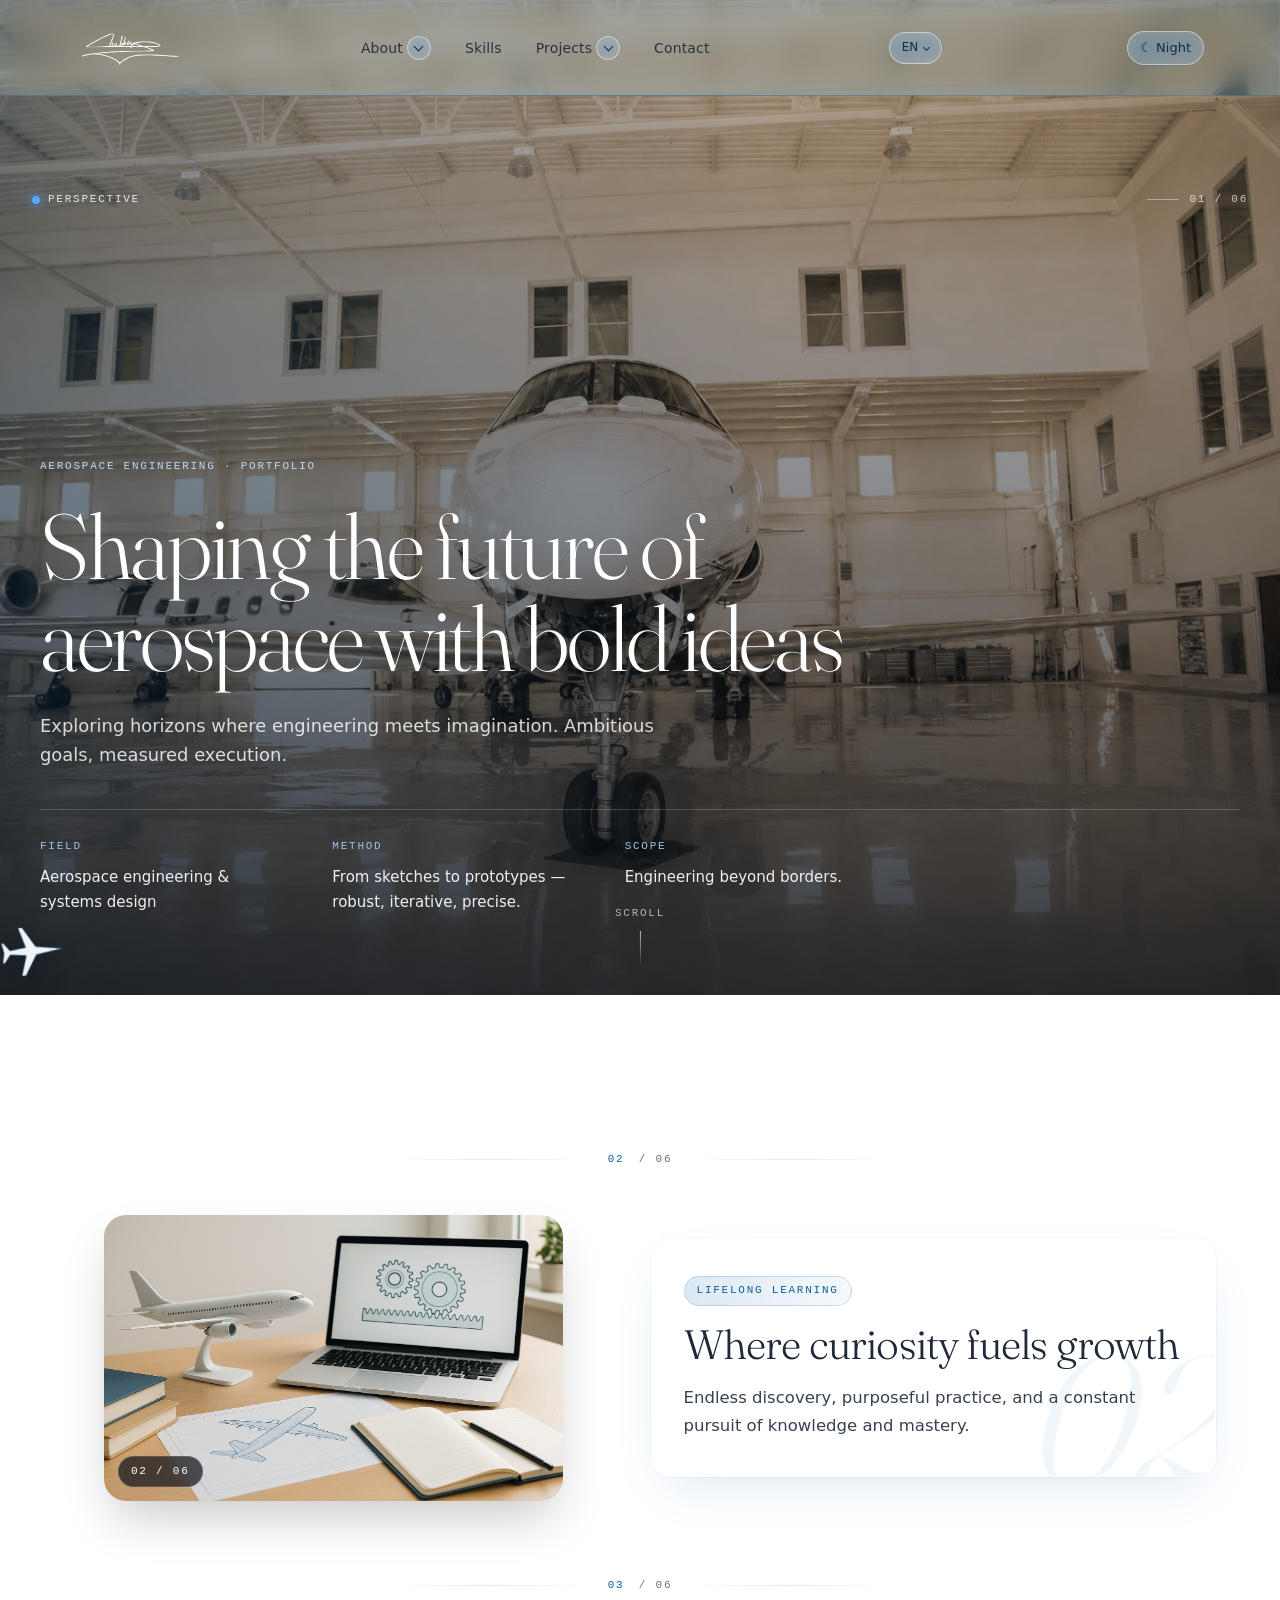
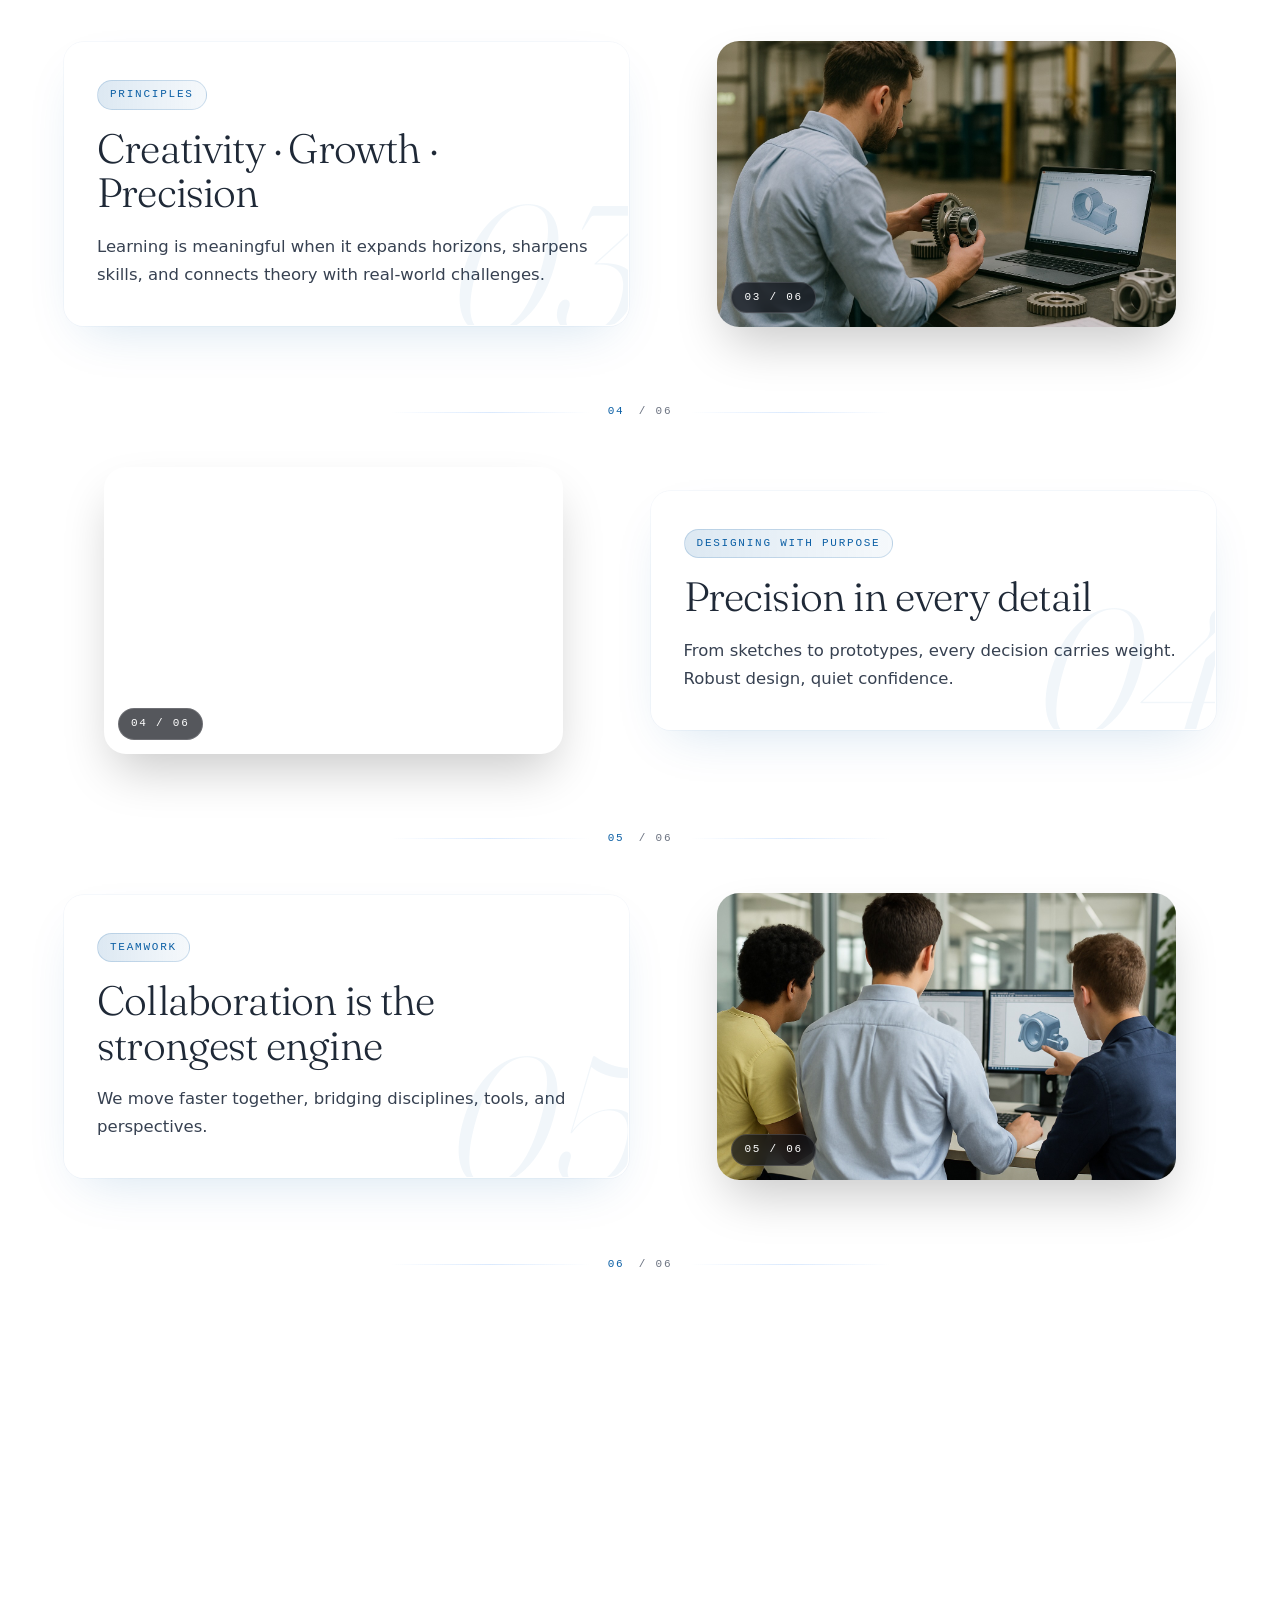
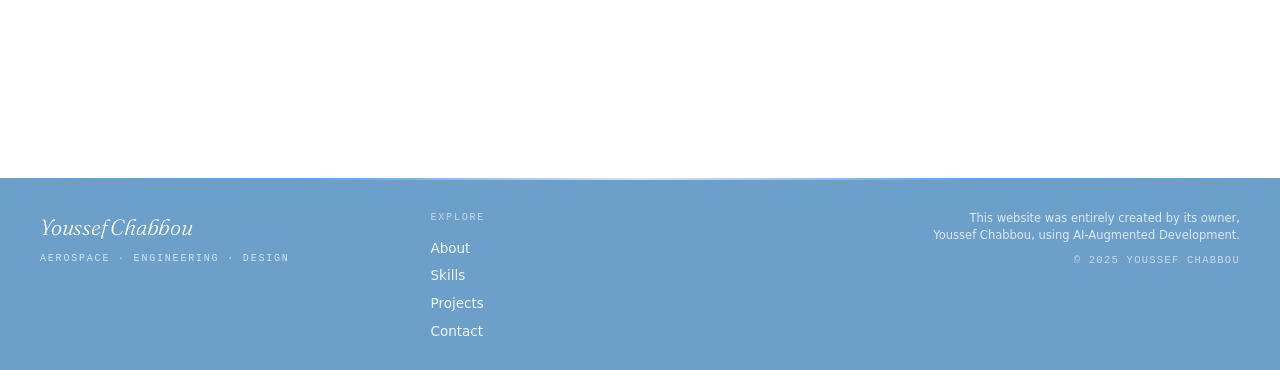
==== index.html @ e4a32dbc "Mobile : défilement de la page (avion), accueil sans chevauchements, projets en bandeau à glisser, s" ====
<!DOCTYPE html>
<html lang="en">
<head>
<meta charset="utf-8">
<meta name="viewport" content="width=device-width, initial-scale=1, viewport-fit=cover">
<title>Youssef Chabbou — Aerospace Engineering</title>
<meta name="robots" content="noindex, nofollow">
<link rel="canonical" href="https://youssefchabbou.github.io/chabbou/">
<meta name="description" content="Portfolio of Youssef Chabbou, mechanical engineering student specializing in aerospace at TU Braunschweig: design, simulation and programming for sustainable aerospace projects.">
<meta name="theme-color" content="#0b5fa5">
<meta property="og:type" content="website">
<meta property="og:url" content="https://youssefchabbou.github.io/chabbou/">
<meta property="og:site_name" content="Youssef Chabbou">
<meta property="og:title" content="Youssef Chabbou — Aerospace Engineering">
<meta property="og:description" content="Portfolio of Youssef Chabbou, mechanical engineering student specializing in aerospace at TU Braunschweig: design, simulation and programming for sustainable aerospace projects.">
<meta property="og:image" content="https://youssefchabbou.github.io/chabbou/assets/images/og-cover.jpg">
<meta name="twitter:card" content="summary_large_image">
<link rel="icon" type="image/png" sizes="32x32" href="assets/images/favicon-light.png" media="(prefers-color-scheme: light)">
<link rel="icon" type="image/png" sizes="32x32" href="assets/images/favicon-dark.png" media="(prefers-color-scheme: dark)">
<link rel="apple-touch-icon" href="assets/images/apple-touch-icon.png">
<link rel="preload" as="image" href="assets/images/background.jpg">

<link rel="preconnect" href="https://fonts.googleapis.com">
<link rel="preconnect" href="https://fonts.gstatic.com" crossorigin>
<link href="https://fonts.googleapis.com/css2?family=Fraunces:ital,opsz,wght@0,9..144,300;0,9..144,500;1,9..144,300;1,9..144,500&display=swap" rel="stylesheet">

<script src="js/boot.js?v=e29205c5"></script>
<link rel="stylesheet" href="css/site.css?v=9ad5f668">
<link rel="stylesheet" href="css/home.css?v=a2de1b6b">
<script src="js/site.js?v=bd666b48" defer></script>
<script src="js/home.js?v=512f4df5" defer></script>
</head>
<body data-page="home">
<script src="js/layout.js?v=0368468a" data-slot="header"></script>

<section class="hero-cinema landing" id="home">
  <div class="hero-video-bg">
    <video id="heroVideo" autoplay muted loop playsinline poster="assets/images/background.jpg" preload="metadata">
      <source src="assets/video/hero.mp4" type="video/mp4">
    </video>
  </div>
  <div class="hero-overlay"></div>

  <div class="flight-stage">
    <div class="plane" aria-hidden="true">
      <svg viewBox="0 0 64 64" width="64" height="64" xmlns="http://www.w3.org/2000/svg">
        <path d="M62 32 L36 28 L24 8 L20 8 L26 28 L10 30 L4 22 L2 22 L4 32 L2 42 L4 42 L10 34 L26 36 L20 56 L24 56 L36 36 Z"
              fill="#ffffff" stroke="rgba(11,95,165,0.5)" stroke-width="1"/>
      </svg>
    </div>
  </div>

  <span class="hero-tag mono"><span data-i18n="sections.perspective.eyebrow">Perspective</span></span>
  <span class="hero-counter mono">01 / 06</span>

  <div class="hero-content">
    <p class="hero-eyebrow mono" data-i18n="ui.intro">Aerospace engineering · Portfolio</p>
    <h1 class="hero-title display" data-i18n="sections.perspective.title">Shaping the future of aerospace with bold ideas</h1>
    <p class="hero-sub" data-i18n="sections.perspective.text">Exploring horizons where engineering meets imagination. Ambitious goals, measured execution.</p>
    <div class="hero-meta">
      <div class="hero-meta-item">
        <span class="hero-meta-label mono" data-i18n="ui.field">Field</span>
        <span class="hero-meta-value" data-i18n="ui.field_value">Aerospace engineering &amp; systems design</span>
      </div>
      <div class="hero-meta-item">
        <span class="hero-meta-label mono" data-i18n="ui.method">Method</span>
        <span class="hero-meta-value" data-i18n="ui.method_value">From sketches to prototypes — robust, iterative, precise.</span>
      </div>
      <div class="hero-meta-item">
        <span class="hero-meta-label mono" data-i18n="ui.scope">Scope</span>
        <span class="hero-meta-value" data-i18n="ui.scope_value">Engineering beyond borders.</span>
      </div>
    </div>
  </div>

  <div class="hero-scroll-cue">
    <span class="mono" data-i18n="ui.scroll">Scroll</span>
  </div>
</section>

<main class="page" id="main">
  <div class="sections">

    <div class="section-mark"><span class="mono"><span class="section-num">02</span> / 06</span></div>
    <section class="alt-section reverse reveal">
      <figure class="alt-media">
        <span class="alt-media-tag mono">02 / 06</span>
        <img src="assets/images/home-learning.jpg" alt="Wing geometry" width="1536" height="1024" loading="lazy" decoding="async">
      </figure>
      <div class="alt-card" data-num="02">
        <p class="alt-eyebrow mono" data-i18n="sections.learning.eyebrow">Lifelong learning</p>
        <h2 class="alt-title display" data-i18n="sections.learning.title">Where curiosity fuels growth</h2>
        <p class="alt-text" data-i18n="sections.learning.text">Endless discovery, purposeful practice, and a constant pursuit of knowledge and mastery.</p>
      </div>
    </section>

    <div class="section-mark"><span class="mono"><span class="section-num">03</span> / 06</span></div>
    <section class="alt-section reveal">
      <div class="alt-card" data-num="03">
        <p class="alt-eyebrow mono" data-i18n="sections.principles.eyebrow">Principles</p>
        <h2 class="alt-title display" data-i18n="sections.principles.title">Creativity · Growth · Precision</h2>
        <p class="alt-text" data-i18n="sections.principles.text">Learning is meaningful when it expands horizons, sharpens skills, and connects theory with real-world challenges.</p>
      </div>
      <figure class="alt-media">
        <span class="alt-media-tag mono">03 / 06</span>
        <img src="assets/images/home-principles.jpg" alt="Cloud layers" width="1536" height="1024" loading="lazy" decoding="async">
      </figure>
    </section>

    <div class="section-mark"><span class="mono"><span class="section-num">04</span> / 06</span></div>
    <section class="alt-section reverse reveal">
      <figure class="alt-media">
        <span class="alt-media-tag mono">04 / 06</span>
        <img src="assets/images/home-design.jpg" alt="Metal texture and rivets" width="1536" height="1024" loading="lazy" decoding="async">
      </figure>
      <div class="alt-card" data-num="04">
        <p class="alt-eyebrow mono" data-i18n="sections.design.eyebrow">Designing with Purpose</p>
        <h2 class="alt-title display" data-i18n="sections.design.title">Precision in every detail</h2>
        <p class="alt-text" data-i18n="sections.design.text">From sketches to prototypes, every decision carries weight. Robust design, quiet confidence.</p>
      </div>
    </section>

    <div class="section-mark"><span class="mono"><span class="section-num">05</span> / 06</span></div>
    <section class="alt-section reveal">
      <div class="alt-card" data-num="05">
        <p class="alt-eyebrow mono" data-i18n="sections.teamwork.eyebrow">Teamwork</p>
        <h2 class="alt-title display" data-i18n="sections.teamwork.title">Collaboration is the strongest engine</h2>
        <p class="alt-text" data-i18n="sections.teamwork.text">We move faster together, bridging disciplines, tools, and perspectives.</p>
      </div>
      <figure class="alt-media">
        <span class="alt-media-tag mono">05 / 06</span>
        <img src="assets/images/home-teamwork.jpg" alt="Team silhouettes" width="1536" height="1024" loading="lazy" decoding="async">
      </figure>
    </section>

    <div class="section-mark"><span class="mono"><span class="section-num">06</span> / 06</span></div>
    <section class="alt-section reverse reveal">
      <figure class="alt-media">
        <span class="alt-media-tag mono">06 / 06</span>
        <img src="assets/images/home-worldview.jpg" alt="Night sky" width="1184" height="864" loading="lazy" decoding="async">
      </figure>
      <div class="alt-card" data-num="06">
        <p class="alt-eyebrow mono" data-i18n="sections.worldview.eyebrow">Worldview</p>
        <h2 class="alt-title display" data-i18n="sections.worldview.title">Engineering beyond borders</h2>
        <p class="alt-text" data-i18n="sections.worldview.text">Innovation thrives when knowledge adapts across countries, cultures, and perspectives, proving that ideas have no frontiers.</p>
      </div>
    </section>

  </div>
</main>

<script src="js/layout.js?v=0368468a" data-slot="footer"></script>
</body>
</html>
---- css/site.css ----
/* ==========================================================================
   SITE.CSS — shared by every page
   Tokens · base · header & navigation · mobile drawer · glass components · footer
   The look of the home page is the reference: translucent "liquid glass"
   surfaces over photography, editorial serif titles, mono eyebrows.
   ========================================================================== */

/* ---------- Design tokens ------------------------------------------------ */
:root{
  --bg:#fff; --fg:#1f2937; --muted:#6b7280; --brand:#0b5fa5; --card:#f8fafc;
  --ring:#dbeafe; --overlay:rgba(255,255,255,.85);
  --text-soft:#374151;

  /* liquid glass */
  --glass-bg:rgba(255,255,255,.36);
  --glass-bg-strong:rgba(255,255,255,.66);
  --glass-border:rgba(255,255,255,.4);
  --glass-shadow:0 20px 50px -20px rgba(11,95,165,.18),0 1px 0 rgba(255,255,255,.6) inset,0 0 0 1px rgba(11,95,165,.04);
  --glass-shadow-hover:0 28px 60px -20px rgba(11,95,165,.28),0 1px 0 rgba(255,255,255,.7) inset;
  --glass-hover-border:rgba(11,95,165,.3);
  --tint:rgba(11,95,165,.10);
  --tint-strong:rgba(11,95,165,.18);

  --edge:24px;
  --card-pad:26px;
  --anchor-offset:104px;
  --font-sans:system-ui,-apple-system,"Segoe UI",Roboto,Ubuntu,Inter,Arial,sans-serif;
  --font-display:'Fraunces',Georgia,'Times New Roman',serif;
  --font-mono:ui-monospace,SFMono-Regular,Menlo,Monaco,Consolas,monospace;
  --ease:cubic-bezier(.16,1,.3,1);
}
[data-theme="dark"]{
  --bg:#0d1117; --fg:#e6edf3; --muted:#8b949e; --brand:#58a6ff; --card:#161b22;
  --ring:#30363d; --overlay:rgba(0,0,0,.7);
  --text-soft:#c9d1d9;
  --glass-bg:rgba(22,27,34,.55);
  --glass-bg-strong:rgba(22,27,34,.8);
  --glass-border:rgba(255,255,255,.08);
  --glass-shadow:0 20px 50px -20px rgba(0,0,0,.5),0 1px 0 rgba(255,255,255,.04) inset;
  --glass-shadow-hover:0 28px 60px -20px rgba(0,0,0,.6),0 1px 0 rgba(255,255,255,.06) inset;
  --glass-hover-border:rgba(88,166,255,.3);
  --tint:rgba(88,166,255,.14);
  --tint-strong:rgba(88,166,255,.24);
}

/* ---------- Base --------------------------------------------------------- */
*{box-sizing:border-box}
html,body{height:100%}
body{
  margin:0;display:flex;flex-direction:column;min-height:100vh;
  font-family:var(--font-sans);
  background:var(--bg);color:var(--fg);line-height:1.6;
  transition:background .3s,color .3s;
}
body::before{
  content:"";position:fixed;inset:0;z-index:-2;
  background:url('../assets/images/background.jpg') no-repeat center/cover;
}
img,svg,video{max-width:100%}
a{color:inherit}

.display{font-family:var(--font-display);font-weight:300;letter-spacing:-.025em;line-height:1}
.display em{font-style:italic;font-weight:300}
.mono{font-family:var(--font-mono);font-size:11px;letter-spacing:.16em;text-transform:uppercase}
html[dir="rtl"] .display{font-family:var(--font-sans);letter-spacing:0}

.skip-link{
  position:fixed;top:8px;left:8px;z-index:2000;padding:10px 16px;border-radius:999px;
  background:var(--brand);color:#fff;text-decoration:none;font-size:14px;
  transform:translateY(-200%);transition:transform .2s;
}
.skip-link:focus{transform:none}

/* Hide translated text until the dictionary is applied (boot.js sets the class) */
html.i18n-pending [data-i18n]{visibility:hidden}

:focus-visible{outline:2px solid var(--brand);outline-offset:3px;border-radius:6px}

/* ---------- Top band / header ------------------------------------------- */
.top-band{
  position:sticky;top:0;width:100%;
  background:rgba(11,95,165,.35);
  backdrop-filter:blur(14px) saturate(170%);
  -webkit-backdrop-filter:blur(14px) saturate(170%);
  z-index:1000;
}
[data-theme="dark"] .top-band{background:rgba(11,95,165,.22)}
.top-band::after{
  content:"";position:absolute;left:0;right:0;bottom:0;height:1px;
  background:linear-gradient(90deg,transparent 0%,rgba(11,95,165,.28) 50%,transparent 100%);
  pointer-events:none;
}
[data-theme="dark"] .top-band::after{
  background:linear-gradient(90deg,transparent,rgba(88,166,255,.32) 50%,transparent);
}
.container{max-width:1200px;margin:auto;padding:24px}
.top-band header{display:flex;align-items:center;justify-content:space-between;padding:4px 12px;min-height:40px}
.top-band header img.signature{height:40px;width:auto;object-fit:contain;display:block;transition:transform .25s ease}
.top-band header .brand{display:inline-block;cursor:pointer}
.top-band header .brand:hover img.signature{transform:translateY(-1px)}

/* ---------- Navigation (desktop) ---------------------------------------- */
.top-band nav{display:flex;gap:34px;align-items:center;min-width:0}
.top-band nav a{
  position:relative;font-weight:500;text-decoration:none;color:var(--fg);
  opacity:.92;cursor:pointer;font-size:14px;letter-spacing:.01em;padding:6px 0;
  transition:color .2s,opacity .2s;
}
.top-band nav a::after{
  content:"";position:absolute;bottom:-2px;left:0;width:0;height:1px;background:var(--brand);
  transition:width .3s var(--ease);
}
.top-band nav a:hover,
.top-band nav a[aria-current="page"]{color:var(--brand);opacity:1}
.top-band nav a:hover::after,
.top-band nav a[aria-current="page"]::after{width:100%}
html[dir="rtl"] .top-band nav a::after{left:auto;right:0}

.menu{position:relative;display:flex;align-items:center;gap:4px;z-index:50}

/* little round chevron that opens a drop-down */
.chev{
  appearance:none;width:24px;height:24px;padding:0;border-radius:999px;cursor:pointer;
  display:inline-flex;align-items:center;justify-content:center;color:var(--fg);
  background:rgba(255,255,255,.22);border:1px solid rgba(255,255,255,.45);
  backdrop-filter:blur(8px);-webkit-backdrop-filter:blur(8px);
  transition:border-color .25s,color .25s,background .25s;
}
[data-theme="dark"] .chev{background:rgba(255,255,255,.06);border-color:rgba(255,255,255,.14)}
.chev::before{
  content:"";width:6px;height:6px;margin-top:-3px;
  border-right:1.6px solid currentColor;border-bottom:1.6px solid currentColor;
  transform:rotate(45deg);transition:transform .25s var(--ease);
}
.chev:hover,.chev[aria-expanded="true"]{border-color:var(--brand);color:var(--brand)}
.chev[aria-expanded="true"]::before{transform:rotate(225deg);margin-top:3px}

/* header pills: theme + language */
.toggle{
  display:inline-flex;align-items:center;gap:6px;white-space:nowrap;
  font:inherit;font-size:13px;color:var(--fg);cursor:pointer;
  padding:6px 12px;border-radius:999px;
  background:rgba(255,255,255,.22);border:1px solid rgba(255,255,255,.45);
  backdrop-filter:blur(8px);-webkit-backdrop-filter:blur(8px);
  transition:background .25s,color .25s,border-color .25s,transform .2s;
}
[data-theme="dark"] .toggle{background:rgba(255,255,255,.06);border-color:rgba(255,255,255,.14)}
.toggle:hover,.toggle[aria-expanded="true"]{border-color:var(--brand);color:var(--brand)}
.toggle:active{transform:scale(.97)}
.lang-menu{display:inline-block;margin-right:6px}
.lang-menu .toggle{font-size:12px;padding:5px 12px}
.lang-menu .toggle .caret{
  width:5px;height:5px;margin-top:-2px;border-right:1.5px solid currentColor;border-bottom:1.5px solid currentColor;
  transform:rotate(45deg);transition:transform .25s var(--ease);
}
.lang-menu .toggle[aria-expanded="true"] .caret{transform:rotate(225deg);margin-top:2px}

/* drop-down panel — liquid glass */
.submenu{
  position:absolute;top:100%;left:0;min-width:214px;margin-top:12px;padding:8px;
  background:var(--glass-bg-strong);
  backdrop-filter:blur(24px) saturate(180%);-webkit-backdrop-filter:blur(24px) saturate(180%);
  border:1px solid var(--glass-border);border-radius:16px;
  box-shadow:var(--glass-shadow),0 18px 40px -14px rgba(0,0,0,.28);
  opacity:0;visibility:hidden;pointer-events:none;transform:translateY(-8px) scale(.98);transform-origin:top left;
  transition:opacity .22s,transform .3s var(--ease),visibility 0s .3s;
  z-index:60;
}
.submenu.show{opacity:1;visibility:visible;pointer-events:auto;transform:none;transition:opacity .22s,transform .3s var(--ease)}
.submenu a{
  display:flex;align-items:center;justify-content:space-between;gap:12px;
  padding:9px 12px;border-radius:10px;font-size:14px;color:var(--fg);text-decoration:none;cursor:pointer;
  transition:background .18s,color .18s,padding .18s;
}
.submenu a:hover,.submenu a:focus-visible{background:var(--tint);color:var(--brand);padding-left:16px}
html[dir="rtl"] .submenu a:hover,html[dir="rtl"] .submenu a:focus-visible{padding-left:12px;padding-right:16px}
.submenu a[aria-current="true"]{color:var(--brand);font-weight:600}
.submenu a[aria-current="true"]::after{
  content:"";width:7px;height:7px;border-radius:50%;background:var(--brand);box-shadow:0 0 10px var(--brand);
}
.lang-menu .submenu{left:auto;right:0;min-width:170px;transform-origin:top right}
html[dir="rtl"] .submenu{left:auto;right:0;transform-origin:top right}
html[dir="rtl"] .lang-menu .submenu{right:auto;left:0;transform-origin:top left}

/* ---------- Mobile drawer ------------------------------------------------ */
.hamburger-btn{
  display:none;appearance:none;border:0;background:transparent;width:40px;height:40px;
  align-items:center;justify-content:center;cursor:pointer;
}
.hamburger-btn span{display:block;width:22px;height:2px;background:var(--fg);border-radius:2px;position:relative}
.hamburger-btn span::before,.hamburger-btn span::after{content:"";position:absolute;left:0;width:22px;height:2px;background:var(--fg);border-radius:2px}
.hamburger-btn span::before{top:-7px}
.hamburger-btn span::after{top:7px}

.mobile-backdrop{
  position:fixed;inset:0;background:rgba(8,12,18,.4);
  backdrop-filter:blur(3px);-webkit-backdrop-filter:blur(3px);
  opacity:0;pointer-events:none;transition:opacity .25s ease;z-index:1100;
}
.mobile-drawer{
  position:fixed;top:0;left:0;height:100%;height:100dvh;width:86vw;max-width:360px;
  display:flex;flex-direction:column;z-index:1200;
  background:var(--glass-bg-strong);
  backdrop-filter:blur(28px) saturate(180%);-webkit-backdrop-filter:blur(28px) saturate(180%);
  border-right:1px solid var(--glass-border);
  box-shadow:0 30px 80px -20px rgba(0,0,0,.45);
  transform:translateX(-102%);transition:transform .3s var(--ease),visibility 0s .3s;
  visibility:hidden;
}
.mobile-drawer .drawer-head{
  display:flex;align-items:center;justify-content:space-between;
  padding:calc(16px + env(safe-area-inset-top,0px)) 18px 14px;
  border-bottom:1px solid var(--glass-border);
}
.mobile-drawer .drawer-head strong{color:var(--muted);font-weight:500}
.mobile-drawer .drawer-close{width:36px;height:36px;padding:0;justify-content:center;font-size:15px}
.mobile-drawer nav{flex:1;overflow-y:auto;-webkit-overflow-scrolling:touch;padding:10px 12px 14px;display:flex;flex-direction:column;gap:2px}
.mobile-drawer nav a{
  display:block;padding:12px 14px;border-radius:14px;text-decoration:none;color:var(--fg);
  font-size:17px;font-weight:600;letter-spacing:-.005em;
  transition:background .18s,color .18s;
}
.mobile-drawer nav a:hover,.mobile-drawer nav a:active{background:var(--tint)}
.mobile-drawer nav a[aria-current="page"]{color:var(--brand);background:var(--tint)}
.mobile-drawer .mobile-sub{
  margin:0 0 8px 20px;padding:2px 0 2px 10px;border-left:2px solid var(--tint-strong);
  display:flex;flex-direction:column;gap:0;
}
.mobile-drawer .mobile-sub a{padding:9px 12px;font-size:15px;font-weight:500;color:var(--muted)}
.mobile-drawer .mobile-sub a:hover{color:var(--brand)}
.mobile-drawer .lang-grid{
  padding:14px 14px calc(14px + env(safe-area-inset-bottom,0px));border-top:1px solid var(--glass-border);
  display:grid;grid-template-columns:repeat(4,minmax(0,1fr));gap:8px;
}
.mobile-drawer .lang-btn{
  padding:11px 0;border-radius:12px;text-align:center;cursor:pointer;font:inherit;font-size:14px;font-weight:600;color:var(--fg);
  background:rgba(255,255,255,.28);border:1px solid var(--glass-border);
  transition:background .2s,border-color .2s,color .2s,transform .15s;
}
[data-theme="dark"] .mobile-drawer .lang-btn{background:rgba(255,255,255,.05)}
.mobile-drawer .lang-btn:active{transform:scale(.97)}
.mobile-drawer .lang-btn[aria-pressed="true"]{background:var(--tint-strong);border-color:var(--brand);color:var(--brand)}

html.mobile-open .mobile-backdrop{opacity:1;pointer-events:auto}
html.mobile-open .mobile-drawer{transform:translateX(0);visibility:visible;transition:transform .3s var(--ease),visibility 0s}
html.mobile-open,html.mobile-open body{overflow:hidden}

/* ---------- Glass components used on every page -------------------------- */
.alt-card{
  background:var(--glass-bg);
  backdrop-filter:blur(18px) saturate(160%);-webkit-backdrop-filter:blur(18px) saturate(160%);
  border:1px solid var(--glass-border);border-radius:20px;padding:36px 32px;
  box-shadow:var(--glass-shadow);color:var(--fg);
  transition:transform .5s var(--ease),box-shadow .5s,border-color .5s;
  position:relative;overflow:hidden;
}
.alt-card:hover{transform:translateY(-4px);border-color:var(--glass-hover-border);box-shadow:var(--glass-shadow-hover)}
/* big italic filigree number in the corner of a card */
.alt-card[data-num]::after{
  content:attr(data-num);position:absolute;bottom:-32px;right:-12px;
  font-family:var(--font-display);font-style:italic;font-weight:300;font-size:180px;line-height:1;
  color:rgba(11,95,165,.06);pointer-events:none;user-select:none;
}
[data-theme="dark"] .alt-card[data-num]::after{color:rgba(88,166,255,.08)}
html[dir="rtl"] .alt-card[data-num]::after{right:auto;left:-12px}

.alt-eyebrow{
  display:inline-block;color:var(--brand);margin:0 0 16px;padding:5px 12px;border-radius:999px;
  font-family:var(--font-mono);font-size:11px;letter-spacing:.16em;text-transform:uppercase;
  background:linear-gradient(90deg,rgba(11,95,165,.14),rgba(11,95,165,.04));
  border:1px solid rgba(11,95,165,.18);
}
[data-theme="dark"] .alt-eyebrow{
  background:linear-gradient(90deg,rgba(88,166,255,.2),rgba(88,166,255,.05));
  border-color:rgba(88,166,255,.28);
}
.alt-title{
  font-family:var(--font-display);font-weight:300;font-size:clamp(26px,3.2vw,44px);
  line-height:1.08;letter-spacing:-.02em;margin:0 0 18px;color:var(--fg);
}
html[dir="rtl"] .alt-title{font-family:var(--font-sans);letter-spacing:0}
.alt-text{margin:0;color:var(--text-soft);font-size:16.5px;line-height:1.7;max-width:48ch}

.alt-media{border-radius:22px;overflow:hidden;box-shadow:0 24px 50px -10px rgba(0,0,0,.22);position:relative}
.alt-media img{display:block;width:100%;height:auto;aspect-ratio:16/10;object-fit:cover;transform:scale(1.02);transition:transform .8s ease}
.alt-media:hover img{transform:scale(1.08)}
.alt-media-tag{
  position:absolute;bottom:14px;left:14px;padding:6px 12px;z-index:2;
  background:rgba(13,17,23,.7);color:#fff;border-radius:999px;border:1px solid rgba(255,255,255,.15);
  backdrop-filter:blur(8px);-webkit-backdrop-filter:blur(8px);
  font-family:var(--font-mono);font-size:11px;letter-spacing:.16em;text-transform:uppercase;
}
html[dir="rtl"] .alt-media-tag{left:auto;right:14px}

.reveal{opacity:0;transform:translateY(28px);transition:opacity .8s var(--ease),transform .8s var(--ease)}
.reveal.in{opacity:1;transform:translateY(0)}

/* ---------- Footer ------------------------------------------------------- */
.footer-band{
  background-color:rgba(11,95,165,.6);
  backdrop-filter:blur(10px);-webkit-backdrop-filter:blur(10px);
  color:#fff;margin-top:auto;position:relative;z-index:1;padding:32px 32px 28px;
}
.footer-band::before{
  content:"";position:absolute;top:0;left:0;right:0;height:2px;
  background:linear-gradient(90deg,transparent 0%,#58a6ff 25%,#fff 50%,#58a6ff 75%,transparent 100%);opacity:.7;
}
.footer-grid{max-width:1200px;margin:0 auto;display:grid;grid-template-columns:1.1fr 1fr 1.4fr;gap:36px;align-items:start}
.footer-brand-block{display:flex;flex-direction:column;gap:6px}
.footer-brand-name{font-family:var(--font-display);font-weight:300;font-style:italic;font-size:22px;letter-spacing:-.01em;color:#fff}
.footer-brand-tag{font-family:var(--font-mono);font-size:10px;letter-spacing:.18em;text-transform:uppercase;color:rgba(255,255,255,.7)}
.footer-nav{display:flex;flex-direction:column;gap:6px}
.footer-nav-title{font-family:var(--font-mono);font-size:10px;letter-spacing:.18em;text-transform:uppercase;color:rgba(255,255,255,.6);margin-bottom:6px}
.footer-nav a{color:rgba(255,255,255,.92);text-decoration:none;font-size:13.5px;transition:color .2s}
.footer-nav a:hover{color:#9bc4ec}
.footer-meta{display:flex;flex-direction:column;gap:8px;text-align:right}
html[dir="rtl"] .footer-meta{text-align:left}
.footer-meta-line{font-size:11.5px;color:rgba(255,255,255,.78);line-height:1.5}
.footer-copy{font-family:var(--font-mono);font-size:10.5px;letter-spacing:.12em;color:rgba(255,255,255,.6);text-transform:uppercase}

/* ---------- Responsive --------------------------------------------------- */
@media(max-width:1000px){.top-band nav{gap:22px}}
@media(max-width:900px){
  .footer-grid{grid-template-columns:1fr;gap:24px}
  .footer-meta{text-align:left}
  html[dir="rtl"] .footer-meta{text-align:right}
}
@media(max-width:640px){
  :root{--edge:16px}
  html{overflow-x:hidden}
  body{overflow-x:clip}   /* clip, not hidden: 'hidden' turned <body> into its own scroll box, so window never scrolled (plane, cue) */
  .container{padding:12px 16px}
  .top-band{position:static}
  .top-band header{display:grid;grid-template-columns:40px 1fr auto;align-items:center;gap:8px}
  .top-band header img.signature{height:28px}
  .top-band header .brand{justify-self:center}
  .hamburger-btn{display:flex}
  .top-band nav,.lang-menu{display:none!important}
  .toggle{padding:6px 12px;font-size:14px}
  #themeToggle{justify-self:end}
  .alt-card{padding:26px 22px}
  .alt-card[data-num]::after{font-size:120px}
  .footer-band{padding:24px 18px}
}

/* ---------- Right-to-left (Arabic) -------------------------------------- */
html[dir="rtl"] body{direction:rtl}
html[dir="rtl"] .alt-card,html[dir="rtl"] p,html[dir="rtl"] h1,html[dir="rtl"] h2,html[dir="rtl"] h3,html[dir="rtl"] h4{text-align:right}
html[dir="rtl"] .top-band nav{justify-content:flex-end}
html[dir="rtl"] .mobile-drawer{left:auto;right:0;transform:translateX(102%);border-right:0;border-left:1px solid var(--glass-border)}
html.mobile-open[dir="rtl"] .mobile-drawer{transform:translateX(0)}
html[dir="rtl"] .mobile-drawer .mobile-sub{margin:0 20px 8px 0;padding:2px 10px 2px 0;border-left:0;border-right:2px solid var(--tint-strong)}
@media(max-width:640px){
  html[dir="rtl"] .top-band header{grid-template-columns:auto 1fr 40px}
  html[dir="rtl"] #themeToggle{justify-self:start}
}

/* ---------- Reduced motion ---------------------------------------------- */
@media (prefers-reduced-motion:reduce){
  .mobile-backdrop,.mobile-drawer{transition:none}
  .reveal{opacity:1;transform:none;transition:none}
}
---- css/home.css ----
/* ==========================================================================
   HOME.CSS — cinematic hero + numbered editorial sections (index.html only)
   ========================================================================== */

/* ---------- Hero -------------------------------------------------------- */
.hero-cinema{
  position:relative;min-height:100vh;overflow:hidden;isolation:isolate;
  display:flex;flex-direction:column;justify-content:flex-end;
  padding:120px 32px 80px;margin-top:-1px;
}
.hero-video-bg{
  position:absolute;inset:0;z-index:-2;overflow:hidden;
  background:#0d1117 url('../assets/images/background.jpg') center/cover no-repeat;
}
.hero-video-bg video{width:100%;height:100%;object-fit:cover;opacity:0;transition:opacity 1.4s ease}
.hero-video-bg video.loaded{opacity:1}
.hero-overlay{
  position:absolute;inset:0;z-index:-1;
  background:
    linear-gradient(180deg,rgba(13,17,23,.30) 0%,rgba(13,17,23,.55) 60%,rgba(13,17,23,.85) 100%),
    linear-gradient(90deg,rgba(11,95,165,.25) 0%,transparent 60%);
}

.hero-counter{
  position:absolute;top:96px;right:32px;color:rgba(255,255,255,.7);
  display:flex;align-items:center;gap:10px;z-index:3;
}
.hero-counter::before{content:"";display:block;width:32px;height:1px;background:rgba(255,255,255,.4)}
html[dir="rtl"] .hero-counter{right:auto;left:32px}

.hero-tag{
  position:absolute;top:96px;left:32px;color:rgba(255,255,255,.85);z-index:3;
  display:flex;align-items:center;gap:8px;
}
.hero-tag::before{
  content:"";display:block;width:8px;height:8px;border-radius:50%;
  background:#58a6ff;box-shadow:0 0 12px #58a6ff;animation:pulse 2.4s ease-in-out infinite;
}
@keyframes pulse{0%,100%{opacity:1;transform:scale(1)}50%{opacity:.4;transform:scale(.7)}}
html[dir="rtl"] .hero-tag{left:auto;right:32px}

.hero-content{position:relative;z-index:2;max-width:1200px;margin:0 auto;width:100%}
.hero-eyebrow{color:#bcd9f5;margin-bottom:24px;opacity:0;transform:translateY(20px);animation:rise 1s .3s forwards var(--ease)}
.hero-title{
  font-size:clamp(40px,7.2vw,96px);color:#fff;max-width:18ch;margin:0 0 28px;
  opacity:0;transform:translateY(30px);animation:rise 1.1s .5s forwards var(--ease);
}
.hero-title em{color:#9bc4ec}
.hero-sub{
  font-size:clamp(16px,1.4vw,20px);color:rgba(255,255,255,.82);max-width:55ch;margin:0 0 40px;
  opacity:0;transform:translateY(30px);animation:rise 1.1s .7s forwards var(--ease);
}
.hero-meta{
  display:flex;gap:48px;flex-wrap:wrap;padding-top:28px;border-top:1px solid rgba(255,255,255,.18);
  opacity:0;transform:translateY(30px);animation:rise 1.1s .9s forwards var(--ease);
}
.hero-meta-item{max-width:24ch}
.hero-meta-label{color:#9bc4ec;display:block;margin-bottom:8px}
.hero-meta-value{color:rgba(255,255,255,.92);font-size:15px;line-height:1.5}
@keyframes rise{to{opacity:1;transform:translateY(0)}}

.hero-scroll-cue{
  position:absolute;bottom:28px;left:50%;transform:translateX(-50%);z-index:3;color:rgba(255,255,255,.65);
  display:flex;flex-direction:column;align-items:center;gap:8px;pointer-events:none;
  transition:opacity .4s ease,transform .5s ease;
}
.hero-scroll-cue.is-hidden{opacity:0;transform:translateX(-50%) translateY(20px)}
.hero-scroll-cue::after{
  content:"";width:1px;height:36px;background:linear-gradient(180deg,rgba(255,255,255,.7),transparent);
  animation:scroll-line 2s ease-in-out infinite;
}
@keyframes scroll-line{0%,100%{transform:scaleY(1);transform-origin:top}50%{transform:scaleY(.4);transform-origin:top}}

/* paper plane that follows the scroll */
.flight-stage{position:absolute;inset:0;pointer-events:none;z-index:1;overflow:hidden}
.plane{position:absolute;left:0;bottom:0;width:64px;height:64px;opacity:.92;filter:drop-shadow(0 6px 14px rgba(0,0,0,.4))}

/* ---------- Numbered sections ------------------------------------------- */
.sections{max-width:1200px;margin:0 auto;padding:96px 24px;position:relative}
.section-mark{
  display:flex;align-items:center;justify-content:center;gap:18px;margin:60px 0 30px;
  color:var(--muted);pointer-events:none;
}
.section-mark::before,.section-mark::after{
  content:"";flex:1;height:1px;max-width:200px;background:linear-gradient(90deg,transparent,var(--ring),transparent);
}
.section-mark .section-num{color:var(--brand);margin-right:6px}
html[dir="rtl"] .section-mark .section-num{margin-right:0;margin-left:6px}

.alt-section{display:grid;grid-template-columns:1.05fr 1fr;gap:48px;align-items:center;margin:30px 0 60px;position:relative}
.alt-section.reverse{grid-template-columns:1fr 1.05fr}
section[id]{scroll-margin-top:120px}

@media(max-width:900px){
  .sections{padding:60px 16px 80px}
  .alt-section,.alt-section.reverse{grid-template-columns:1fr;gap:32px;margin:30px 0 50px}
  .alt-section.reverse .alt-card{order:2}
  .alt-section.reverse .alt-media{order:1}
  .alt-media img{aspect-ratio:16/11}
  .hero-cinema{padding:100px 20px 70px;min-height:90vh}
  .hero-counter,.hero-tag{top:80px}
  .hero-meta{gap:28px}
  .section-mark{margin:40px 0 20px}
}
@media(max-width:640px){
  .hero-counter{right:16px;top:84px}
  .hero-tag{left:16px;top:84px}
  .hero-cinema{padding:158px 18px 56px;min-height:100svh}
  .hero-eyebrow{margin-bottom:18px}
  .hero-title{font-size:clamp(34px,10vw,44px);margin-bottom:20px}
  .hero-sub{margin-bottom:28px}
  .hero-scroll-cue{display:none}
  .plane{width:46px;height:46px}
  .section-mark .mono{padding:5px 14px;border-radius:999px;background:var(--glass-bg);border:1px solid var(--glass-border);
    backdrop-filter:blur(12px) saturate(150%);-webkit-backdrop-filter:blur(12px) saturate(150%);color:var(--fg)}
  .alt-media-tag{display:none}   /* the "0N / 06" marker above each block already says it */
  .hero-meta{gap:20px;padding-top:20px}
  .hero-meta-item{flex:1 1 100%}
}
@media (prefers-reduced-motion:reduce){
  .hero-eyebrow,.hero-title,.hero-sub,.hero-meta{opacity:1;transform:none;animation:none}
}
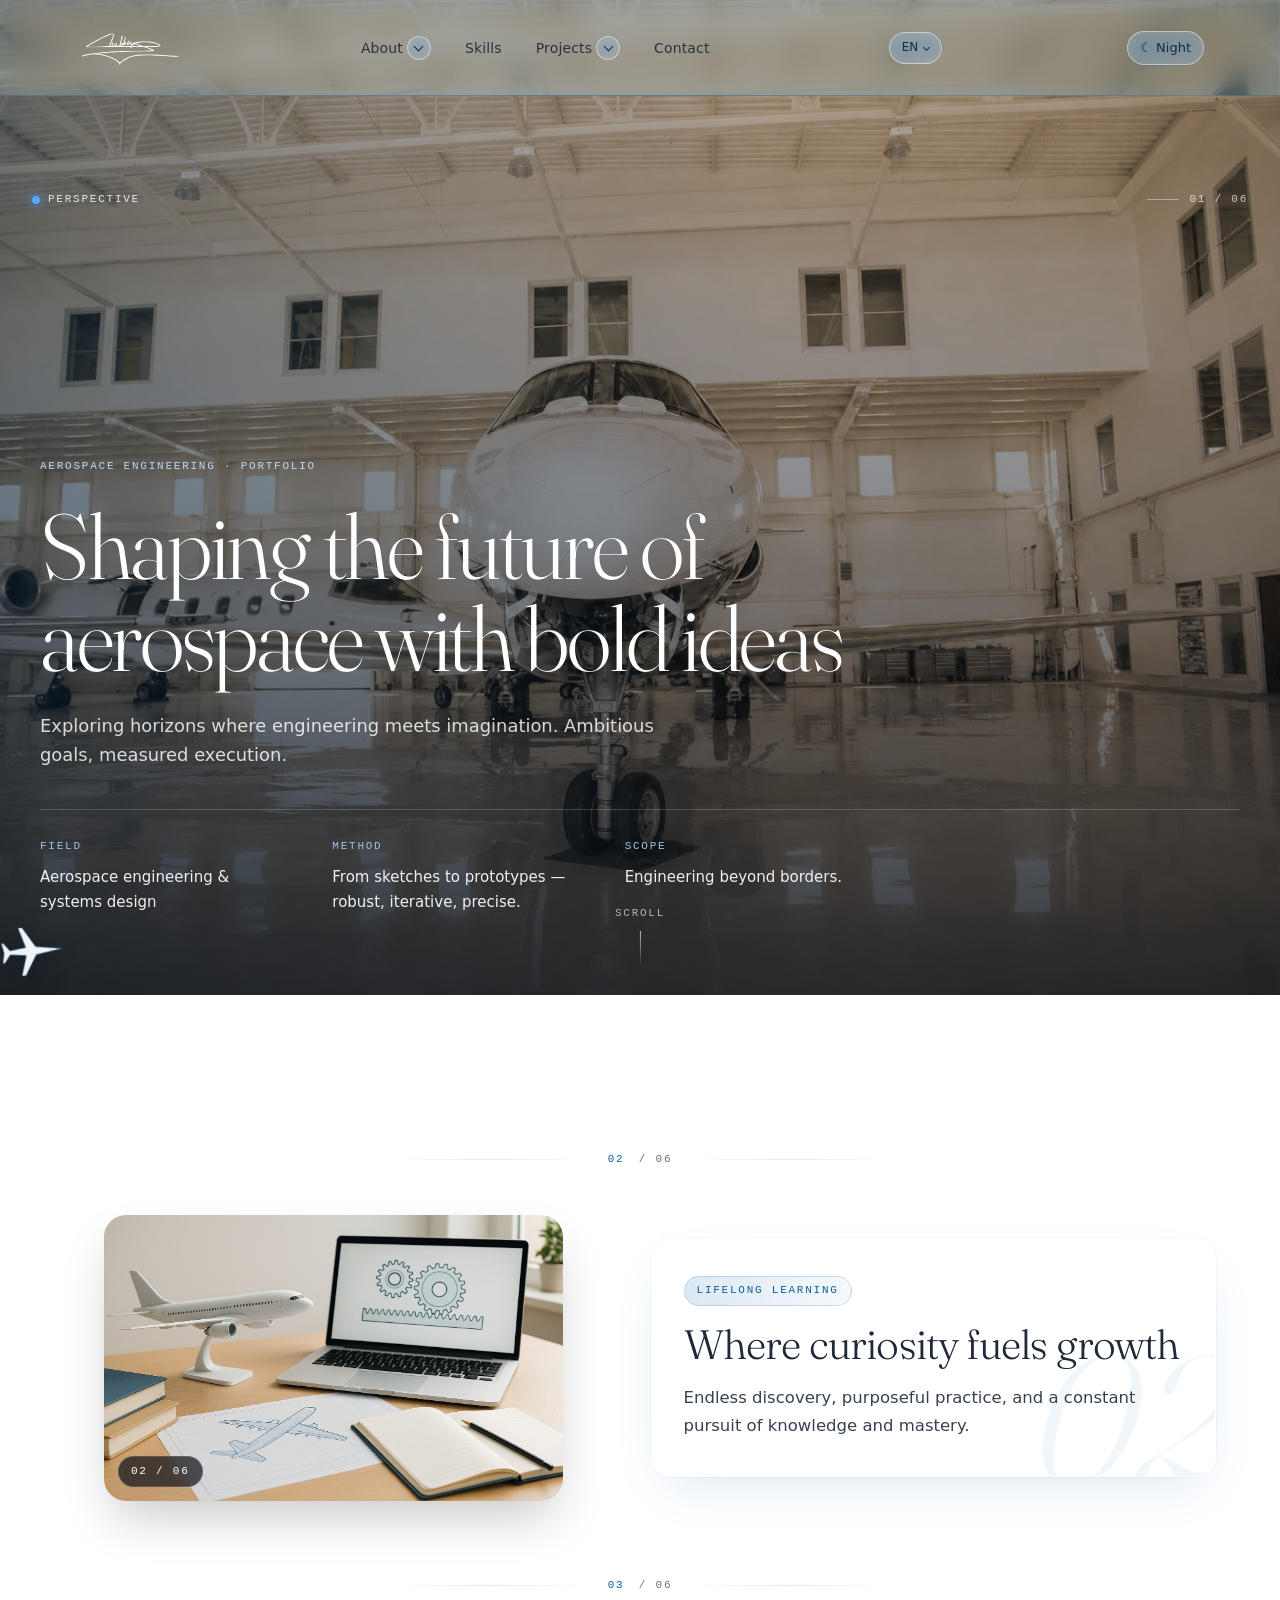
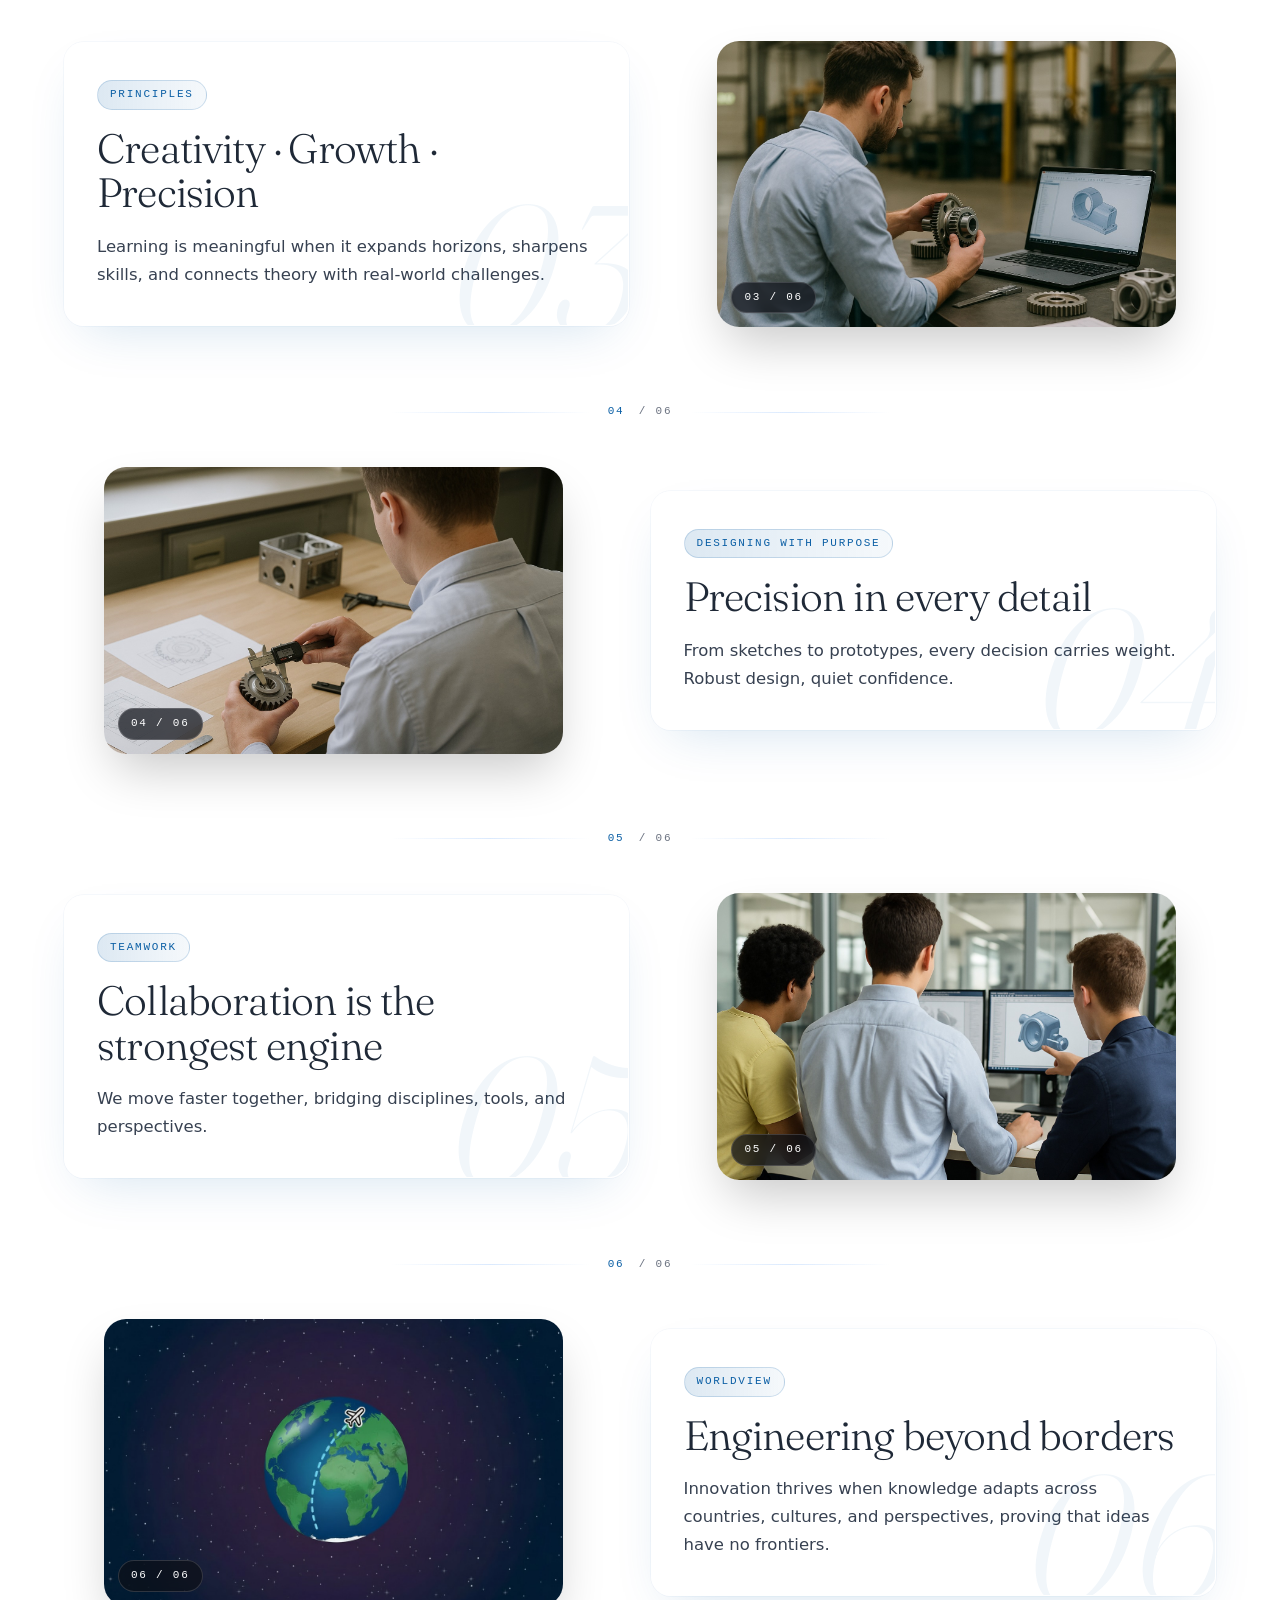
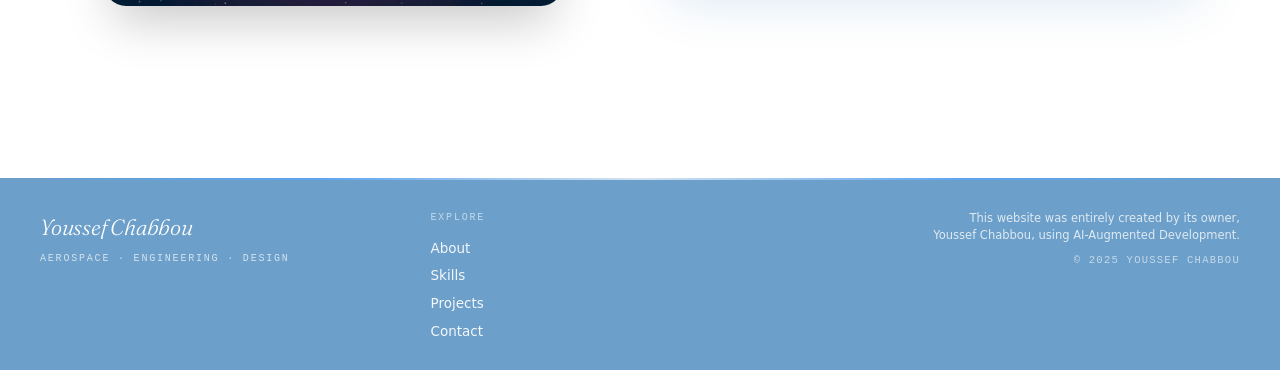
==== commit f10ec8e4: "Fix hero overlap on phones: stop body flex from shrinking the hero The hero was a flex item of the f" ====
--- a/index.html
+++ b/index.html
@@ -26,7 +26,7 @@
 
 <script src="js/boot.js?v=e29205c5"></script>
 <link rel="stylesheet" href="css/site.css?v=9ad5f668">
-<link rel="stylesheet" href="css/home.css?v=a2de1b6b">
+<link rel="stylesheet" href="css/home.css?v=ee3ee5c3">
 <script src="js/site.js?v=bd666b48" defer></script>
 <script src="js/home.js?v=512f4df5" defer></script>
 </head>
--- a/css/home.css
+++ b/css/home.css
@@ -105,7 +105,7 @@
 @media(max-width:640px){
   .hero-counter{right:16px;top:84px}
   .hero-tag{left:16px;top:84px}
-  .hero-cinema{padding:158px 18px 56px;min-height:100svh}
+  .hero-cinema{padding:158px 18px 56px;min-height:100svh;flex-shrink:0}
   .hero-eyebrow{margin-bottom:18px}
   .hero-title{font-size:clamp(34px,10vw,44px);margin-bottom:20px}
   .hero-sub{margin-bottom:28px}
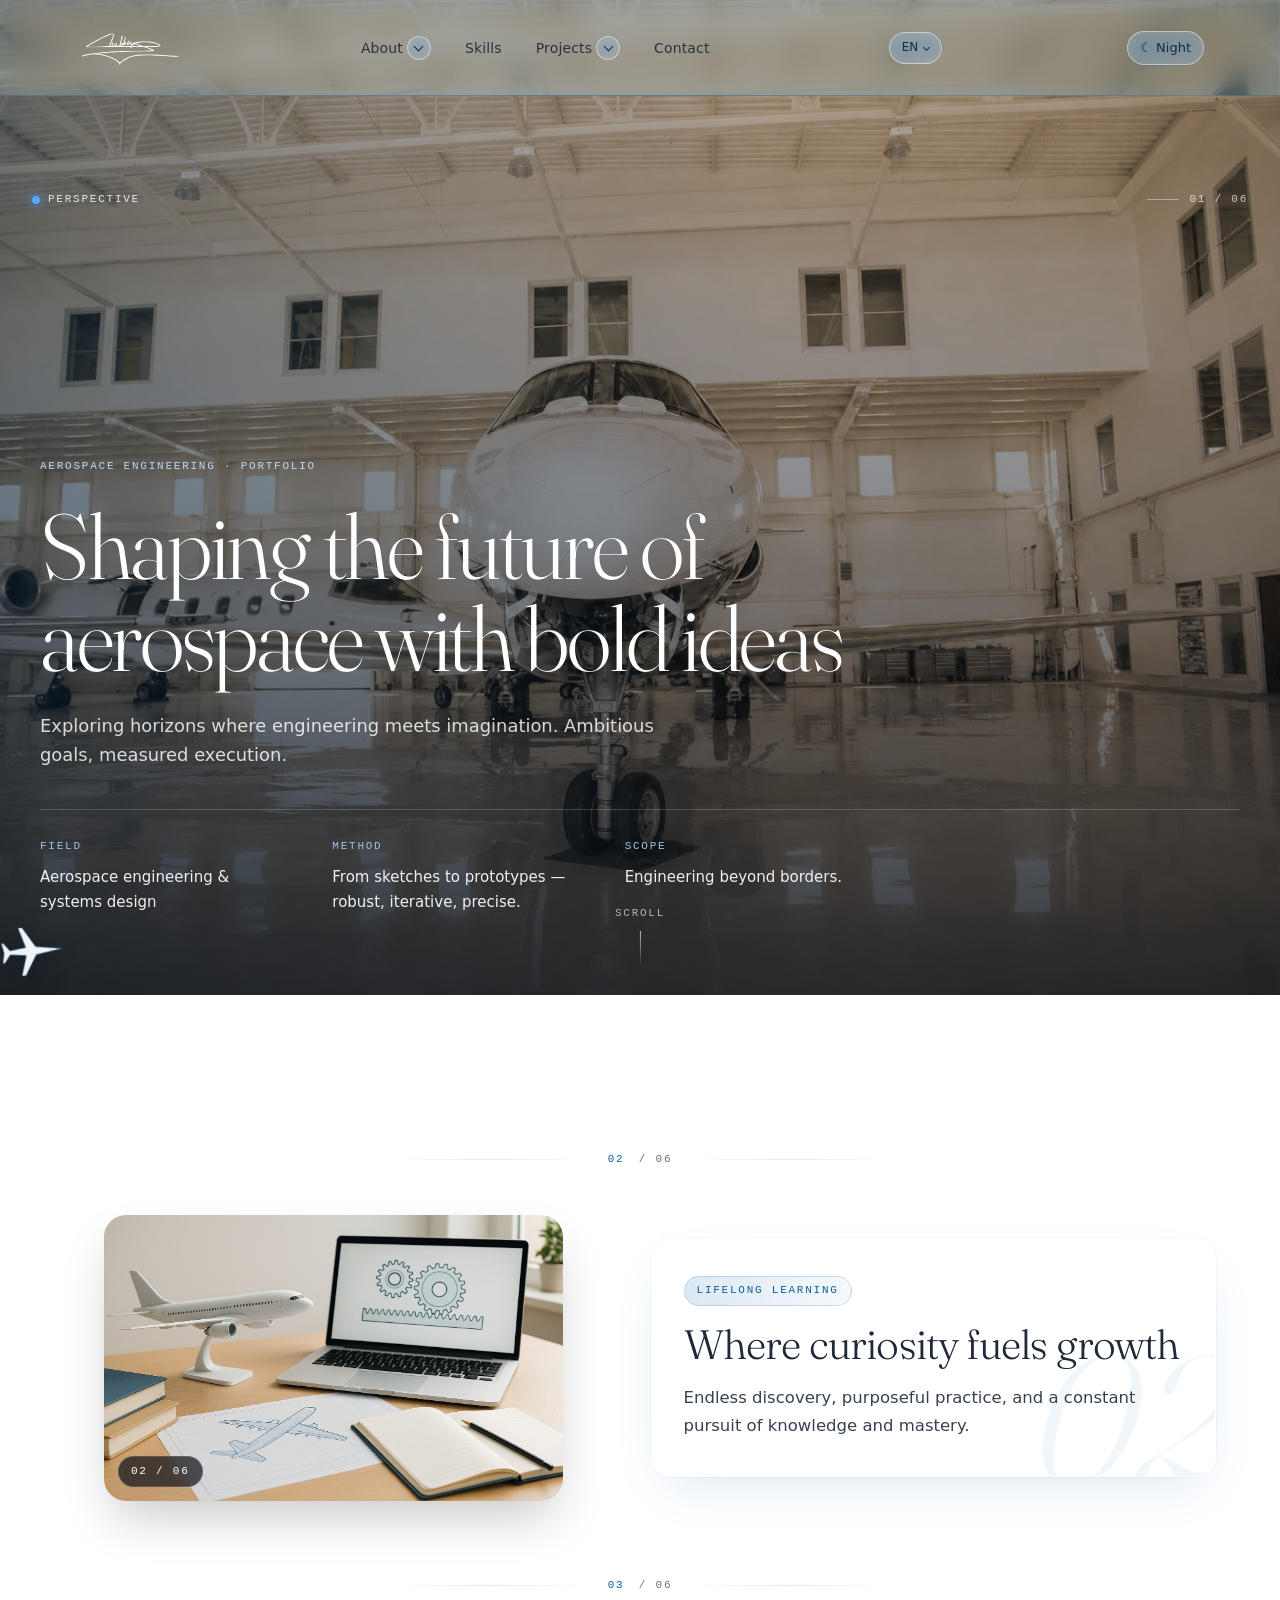
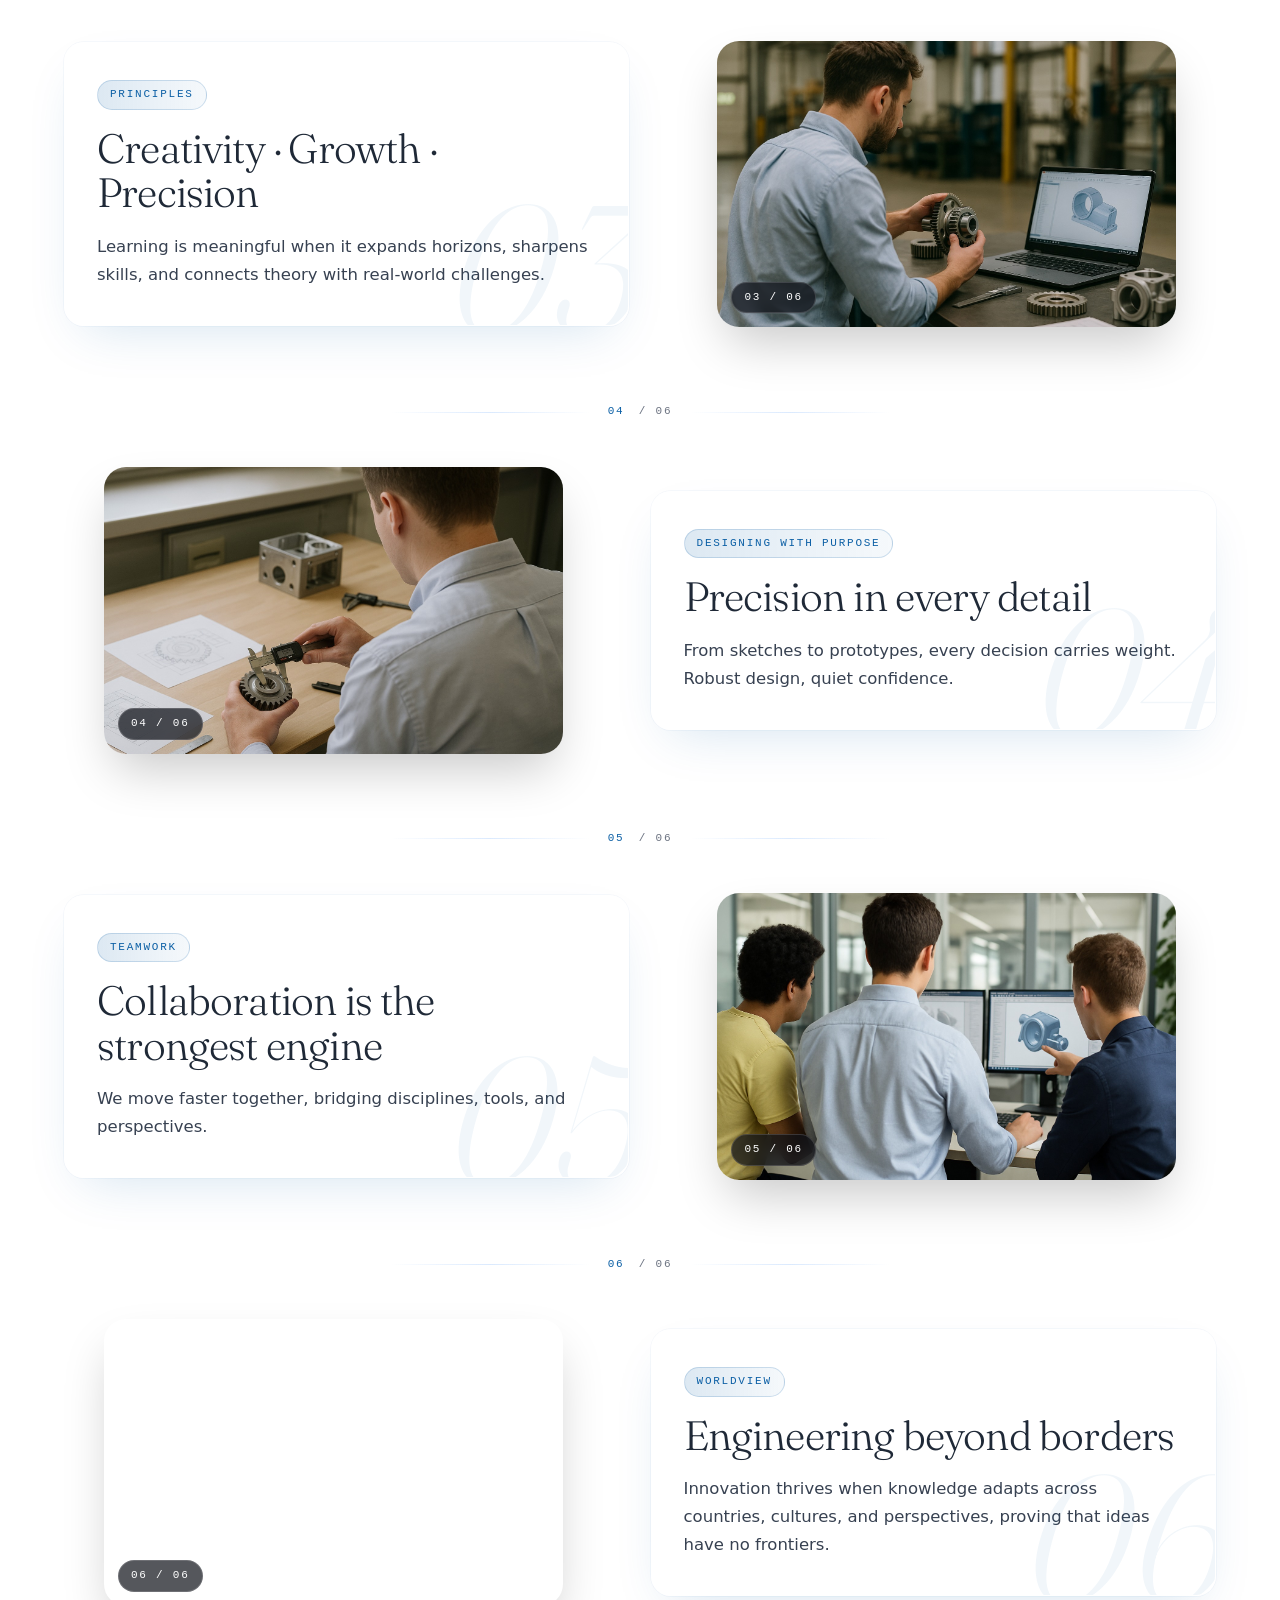
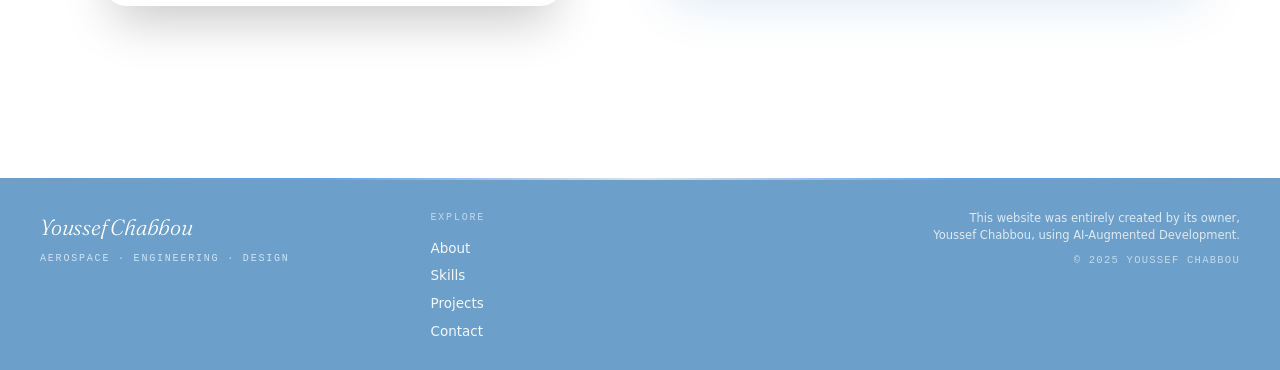
==== commit ac44f23d: "Projects: add 'Current projects' teaser, replace scientific review with CFD teaser - new #current se" ====
--- a/index.html
+++ b/index.html
@@ -31,7 +31,7 @@
 <script src="js/home.js?v=512f4df5" defer></script>
 </head>
 <body data-page="home">
-<script src="js/layout.js?v=0368468a" data-slot="header"></script>
+<script src="js/layout.js?v=29f32f20" data-slot="header"></script>
 
 <section class="hero-cinema landing" id="home">
   <div class="hero-video-bg">
@@ -149,6 +149,6 @@
   </div>
 </main>
 
-<script src="js/layout.js?v=0368468a" data-slot="footer"></script>
+<script src="js/layout.js?v=29f32f20" data-slot="footer"></script>
 </body>
 </html>
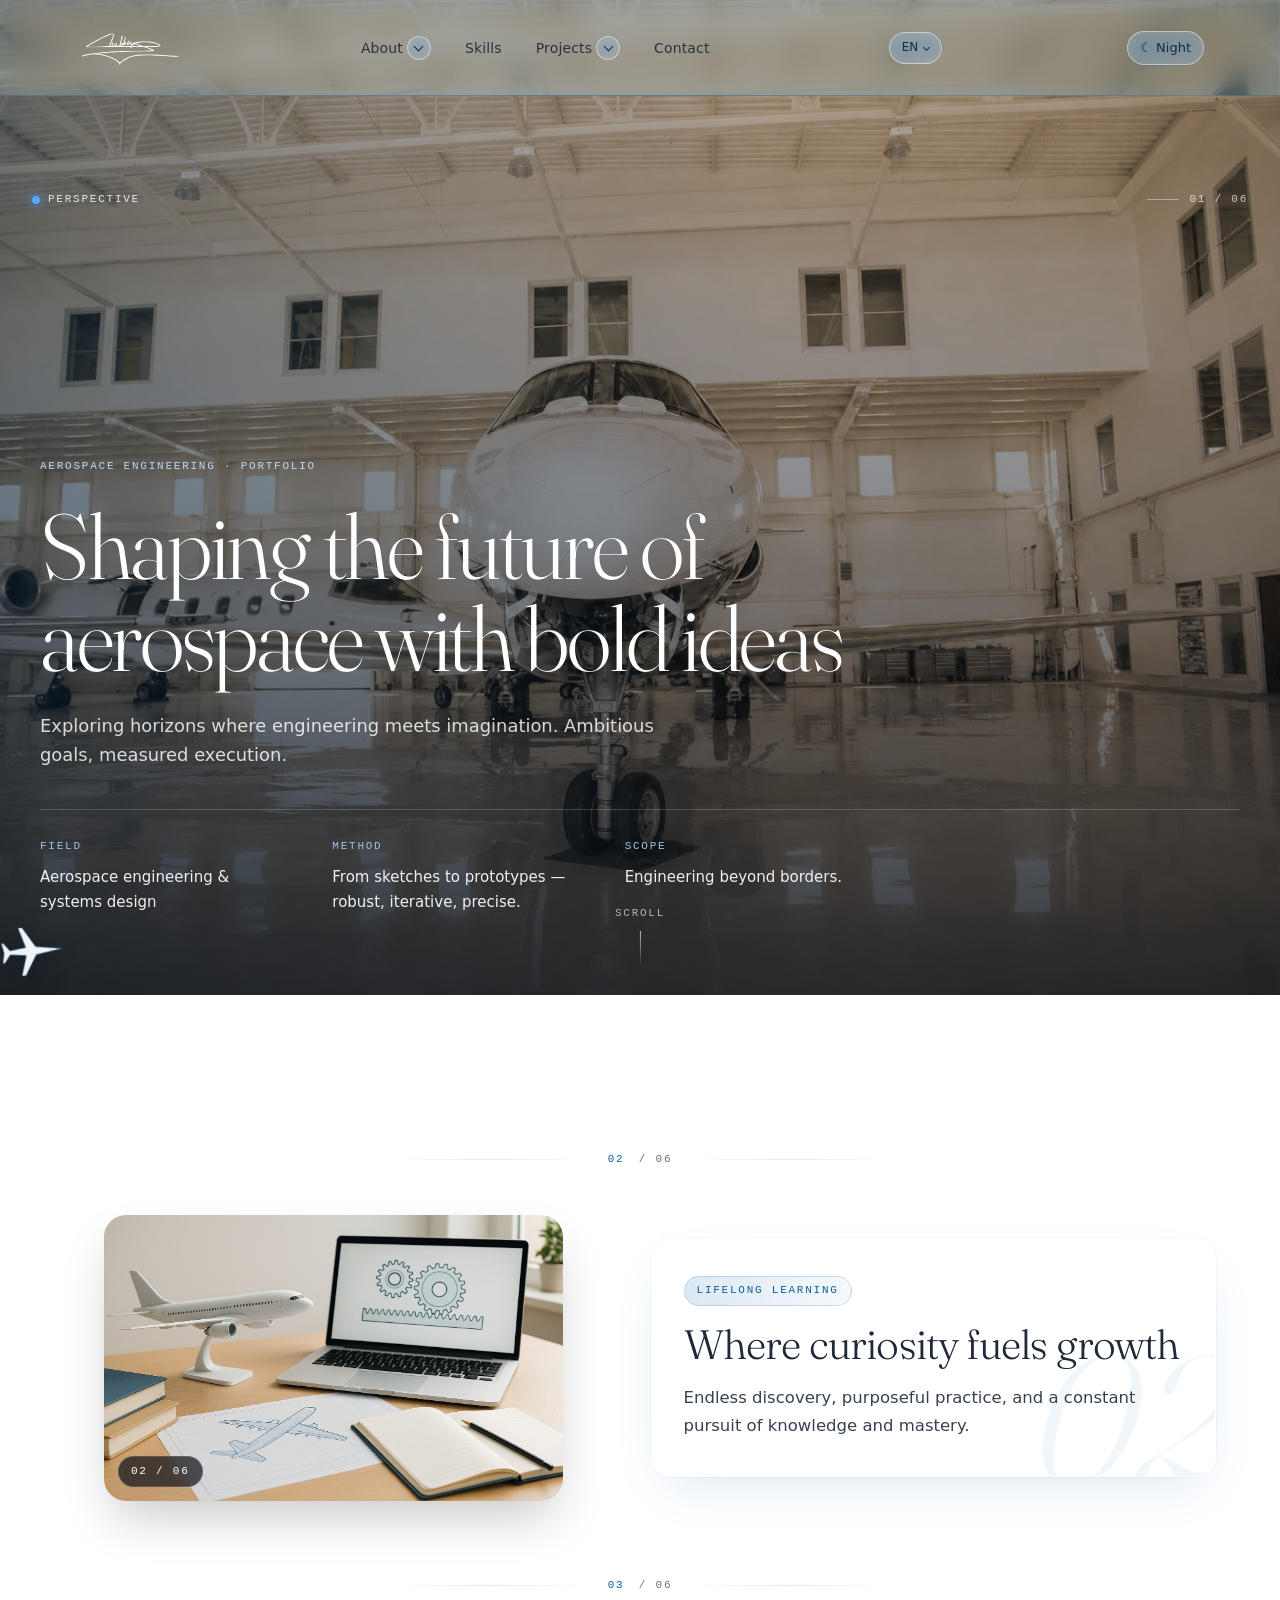
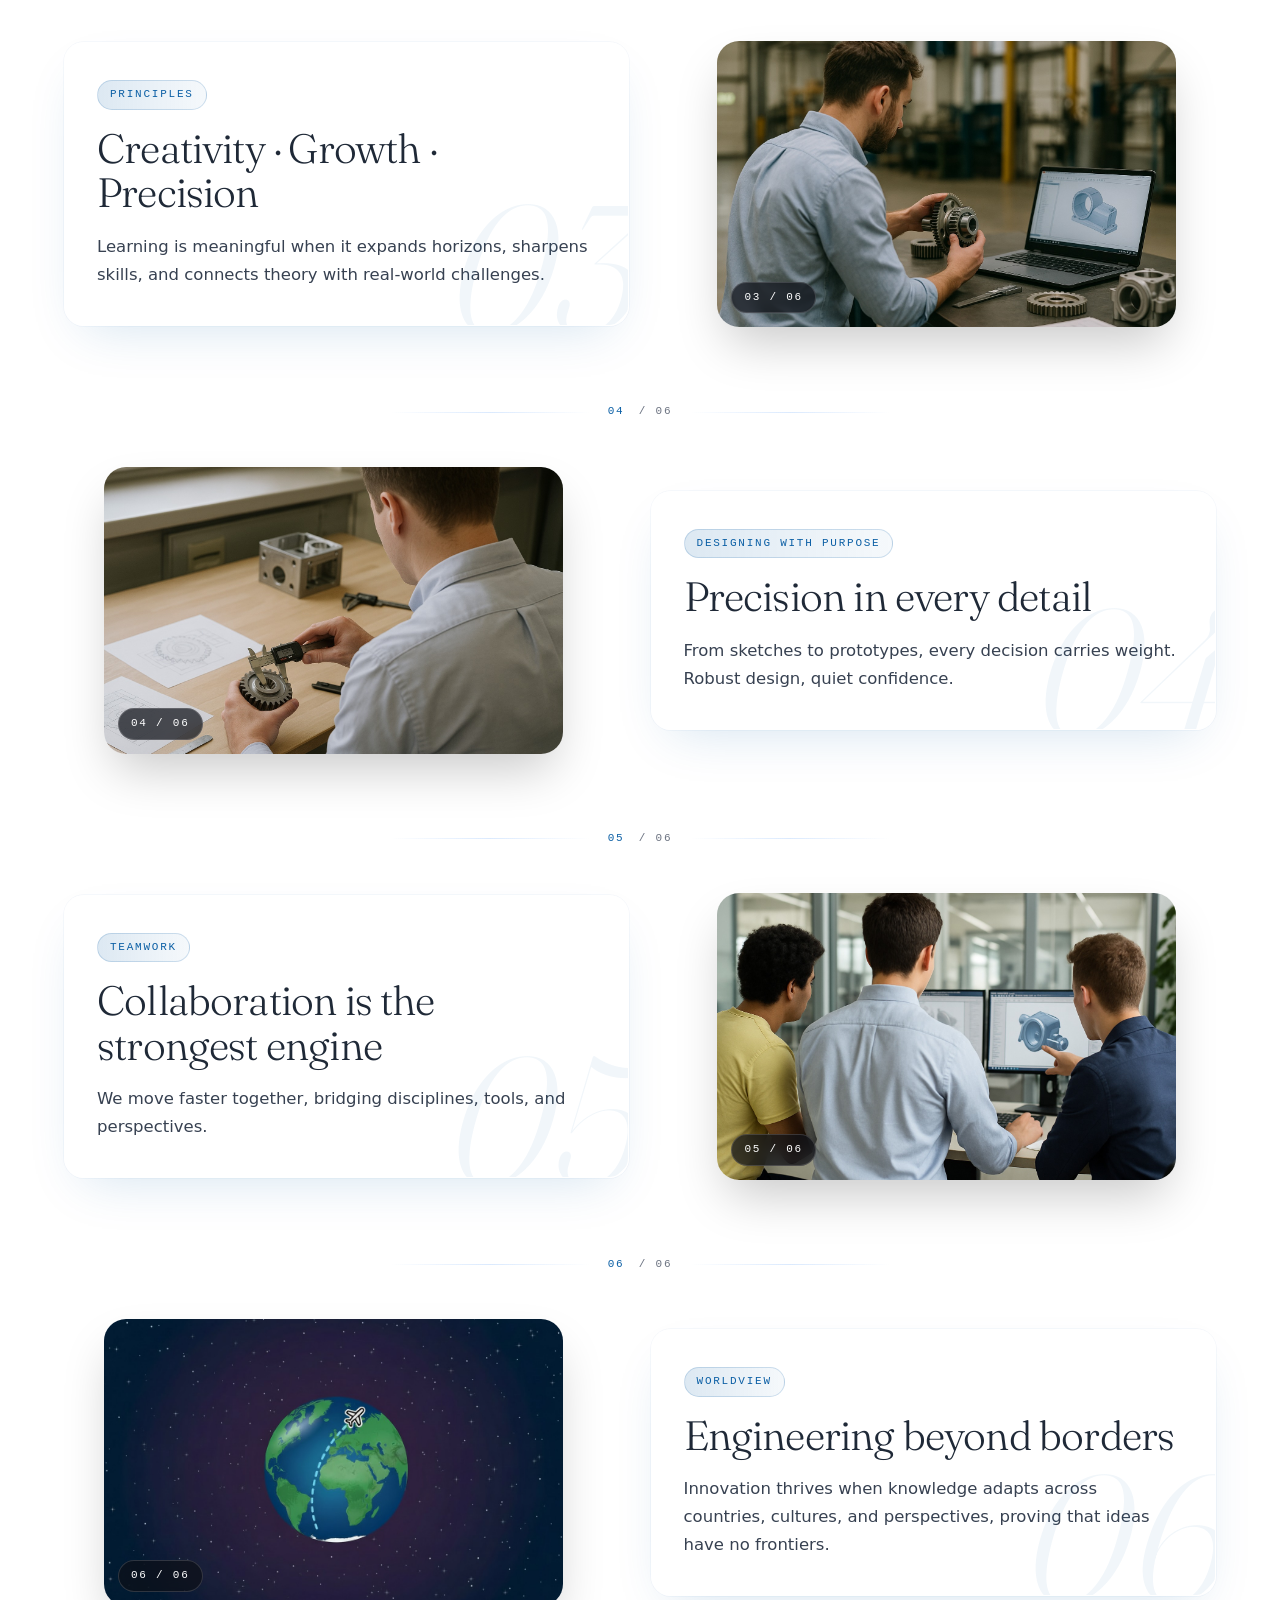
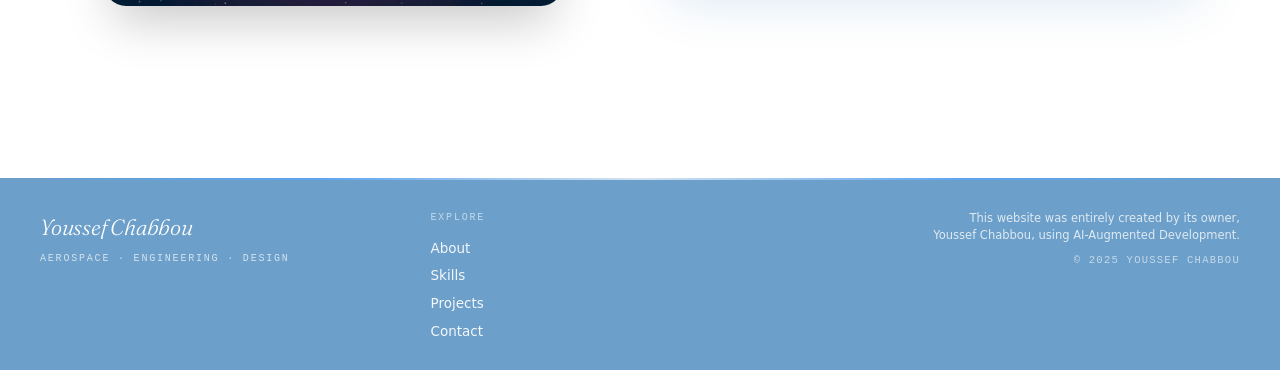
==== commit 6fbb7778: "Fix stale translations after deploys, drop photo credit line - revalidate lang/*.json on every load " ====
--- a/index.html
+++ b/index.html
@@ -24,10 +24,10 @@
 <link rel="preconnect" href="https://fonts.gstatic.com" crossorigin>
 <link href="https://fonts.googleapis.com/css2?family=Fraunces:ital,opsz,wght@0,9..144,300;0,9..144,500;1,9..144,300;1,9..144,500&display=swap" rel="stylesheet">
 
-<script src="js/boot.js?v=e29205c5"></script>
+<script src="js/boot.js?v=6559edaf"></script>
 <link rel="stylesheet" href="css/site.css?v=9ad5f668">
 <link rel="stylesheet" href="css/home.css?v=ee3ee5c3">
-<script src="js/site.js?v=bd666b48" defer></script>
+<script src="js/site.js?v=1284d67f" defer></script>
 <script src="js/home.js?v=512f4df5" defer></script>
 </head>
 <body data-page="home">
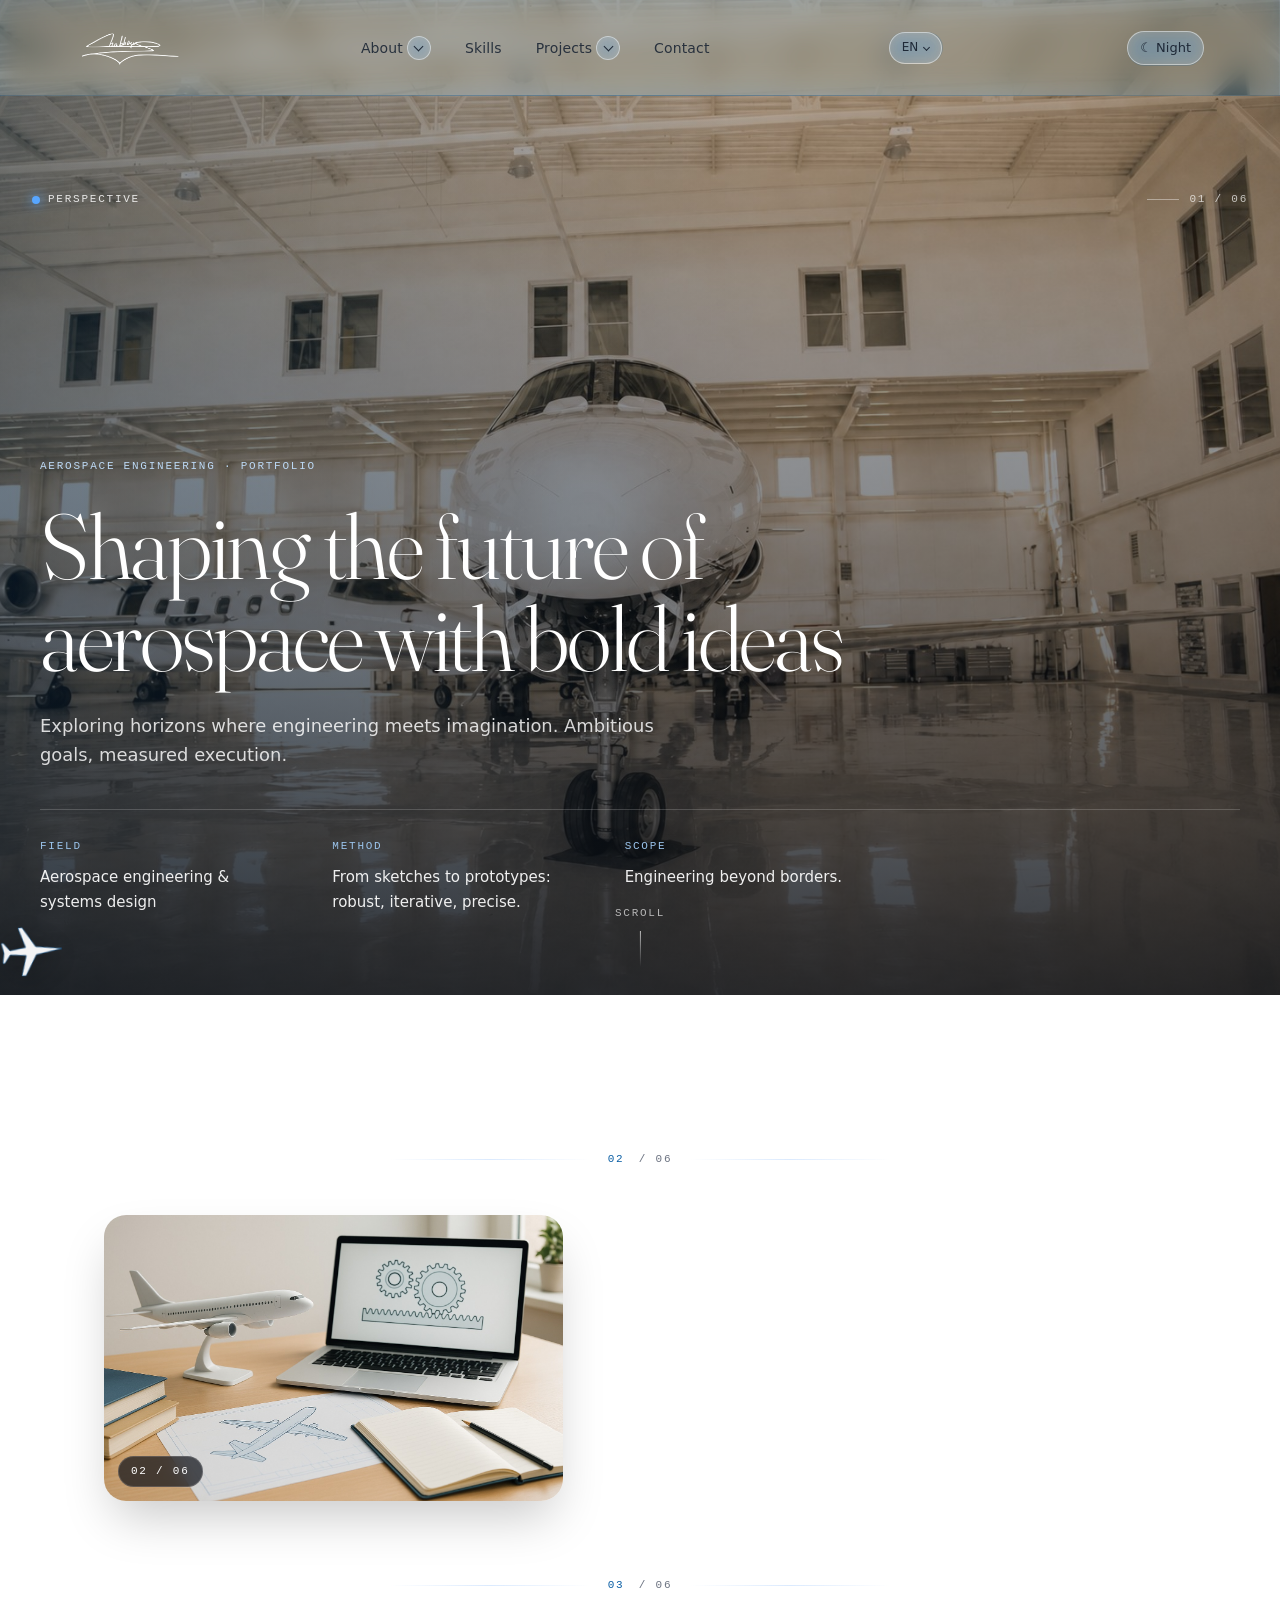
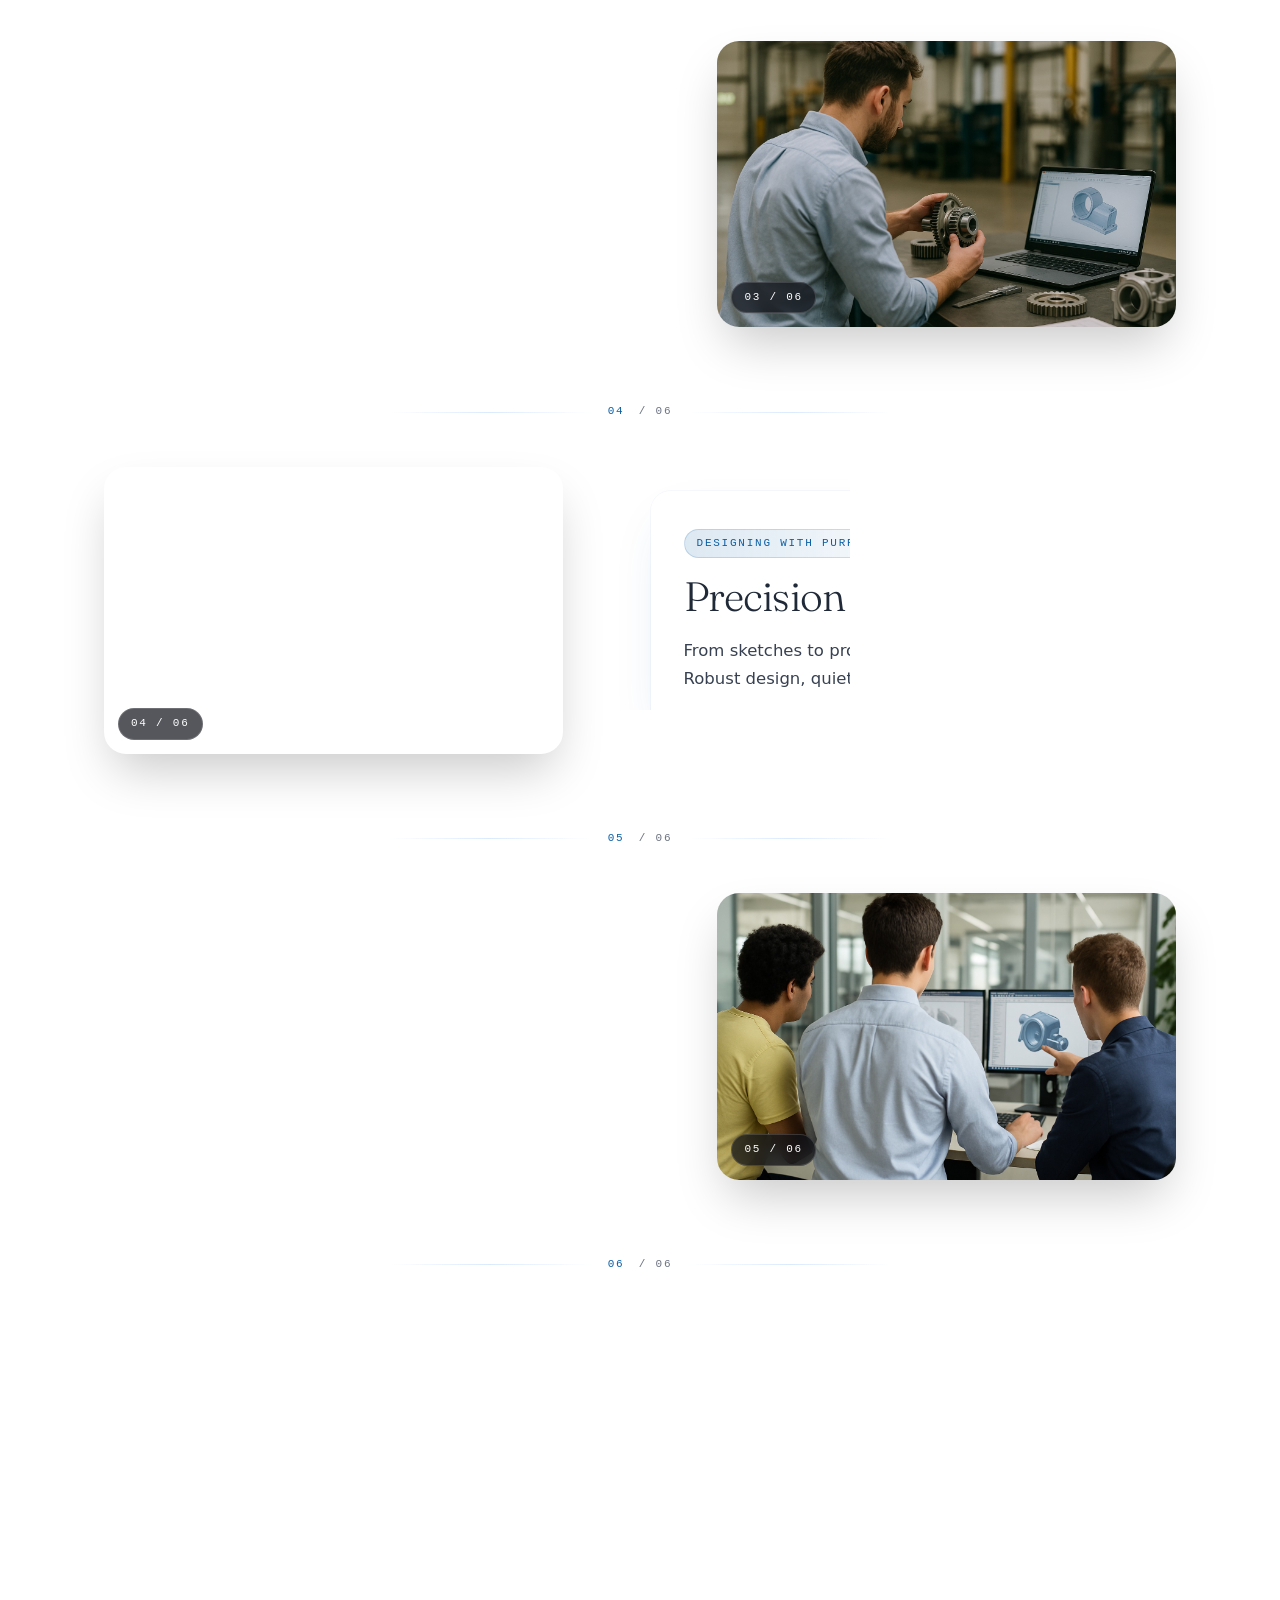
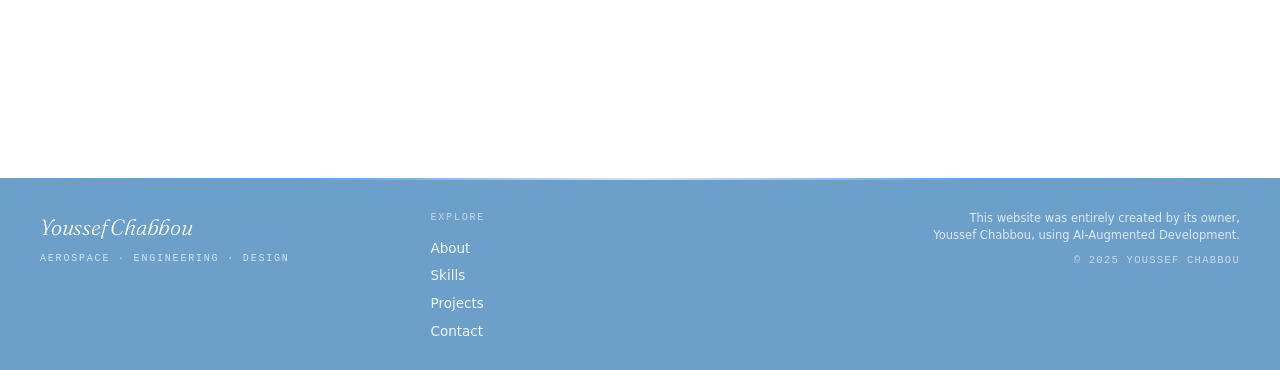
==== commit f41134ea: "Remove every em dash from the site (titles, texts in 4 languages, alt text, comments, 2 translated c" ====
--- a/index.html
+++ b/index.html
@@ -3,7 +3,7 @@
 <head>
 <meta charset="utf-8">
 <meta name="viewport" content="width=device-width, initial-scale=1, viewport-fit=cover">
-<title>Youssef Chabbou — Aerospace Engineering</title>
+<title>Youssef Chabbou | Aerospace Engineering</title>
 <meta name="robots" content="noindex, nofollow">
 <link rel="canonical" href="https://youssefchabbou.github.io/chabbou/">
 <meta name="description" content="Portfolio of Youssef Chabbou, mechanical engineering student specializing in aerospace at TU Braunschweig: design, simulation and programming for sustainable aerospace projects.">
@@ -11,7 +11,7 @@
 <meta property="og:type" content="website">
 <meta property="og:url" content="https://youssefchabbou.github.io/chabbou/">
 <meta property="og:site_name" content="Youssef Chabbou">
-<meta property="og:title" content="Youssef Chabbou — Aerospace Engineering">
+<meta property="og:title" content="Youssef Chabbou | Aerospace Engineering">
 <meta property="og:description" content="Portfolio of Youssef Chabbou, mechanical engineering student specializing in aerospace at TU Braunschweig: design, simulation and programming for sustainable aerospace projects.">
 <meta property="og:image" content="https://youssefchabbou.github.io/chabbou/assets/images/og-cover.jpg">
 <meta name="twitter:card" content="summary_large_image">
@@ -24,14 +24,14 @@
 <link rel="preconnect" href="https://fonts.gstatic.com" crossorigin>
 <link href="https://fonts.googleapis.com/css2?family=Fraunces:ital,opsz,wght@0,9..144,300;0,9..144,500;1,9..144,300;1,9..144,500&display=swap" rel="stylesheet">
 
-<script src="js/boot.js?v=6559edaf"></script>
-<link rel="stylesheet" href="css/site.css?v=9ad5f668">
-<link rel="stylesheet" href="css/home.css?v=ee3ee5c3">
-<script src="js/site.js?v=1284d67f" defer></script>
-<script src="js/home.js?v=512f4df5" defer></script>
+<script src="js/boot.js?v=6bd4260b"></script>
+<link rel="stylesheet" href="css/site.css?v=40c152d1">
+<link rel="stylesheet" href="css/home.css?v=f1024ceb">
+<script src="js/site.js?v=816ae124" defer></script>
+<script src="js/home.js?v=f2cde796" defer></script>
 </head>
 <body data-page="home">
-<script src="js/layout.js?v=29f32f20" data-slot="header"></script>
+<script src="js/layout.js?v=465868fa" data-slot="header"></script>
 
 <section class="hero-cinema landing" id="home">
   <div class="hero-video-bg">
@@ -64,7 +64,7 @@
       </div>
       <div class="hero-meta-item">
         <span class="hero-meta-label mono" data-i18n="ui.method">Method</span>
-        <span class="hero-meta-value" data-i18n="ui.method_value">From sketches to prototypes — robust, iterative, precise.</span>
+        <span class="hero-meta-value" data-i18n="ui.method_value">From sketches to prototypes: robust, iterative, precise.</span>
       </div>
       <div class="hero-meta-item">
         <span class="hero-meta-label mono" data-i18n="ui.scope">Scope</span>
@@ -149,6 +149,6 @@
   </div>
 </main>
 
-<script src="js/layout.js?v=29f32f20" data-slot="footer"></script>
+<script src="js/layout.js?v=465868fa" data-slot="footer"></script>
 </body>
 </html>
--- a/css/site.css
+++ b/css/site.css
@@ -1,5 +1,5 @@
 /* ==========================================================================
-   SITE.CSS — shared by every page
+   SITE.CSS - shared by every page
    Tokens · base · header & navigation · mobile drawer · glass components · footer
    The look of the home page is the reference: translucent "liquid glass"
    surfaces over photography, editorial serif titles, mono eyebrows.
@@ -155,7 +155,7 @@
 }
 .lang-menu .toggle[aria-expanded="true"] .caret{transform:rotate(225deg);margin-top:2px}
 
-/* drop-down panel — liquid glass */
+/* drop-down panel - liquid glass */
 .submenu{
   position:absolute;top:100%;left:0;min-width:214px;margin-top:12px;padding:8px;
   background:var(--glass-bg-strong);
--- a/css/home.css
+++ b/css/home.css
@@ -1,5 +1,5 @@
 /* ==========================================================================
-   HOME.CSS — cinematic hero + numbered editorial sections (index.html only)
+   HOME.CSS - cinematic hero + numbered editorial sections (index.html only)
    ========================================================================== */
 
 /* ---------- Hero -------------------------------------------------------- */
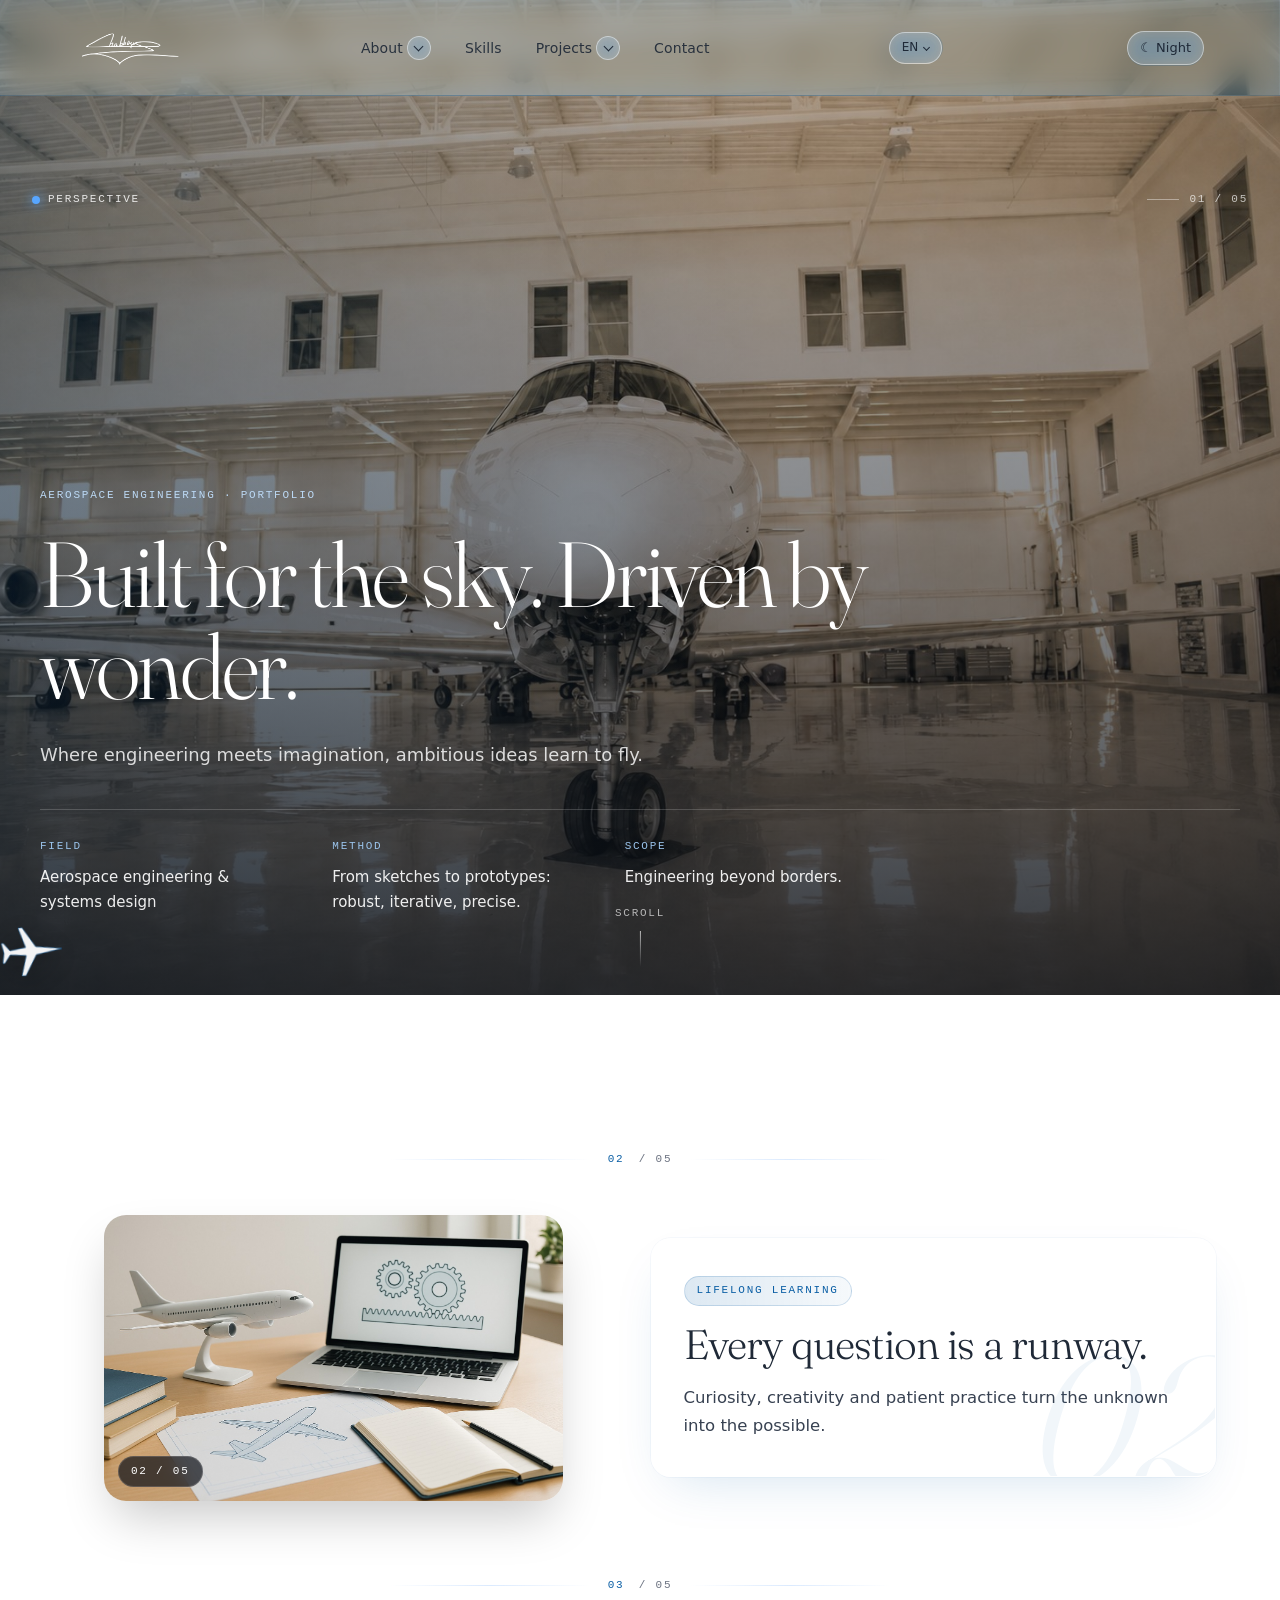
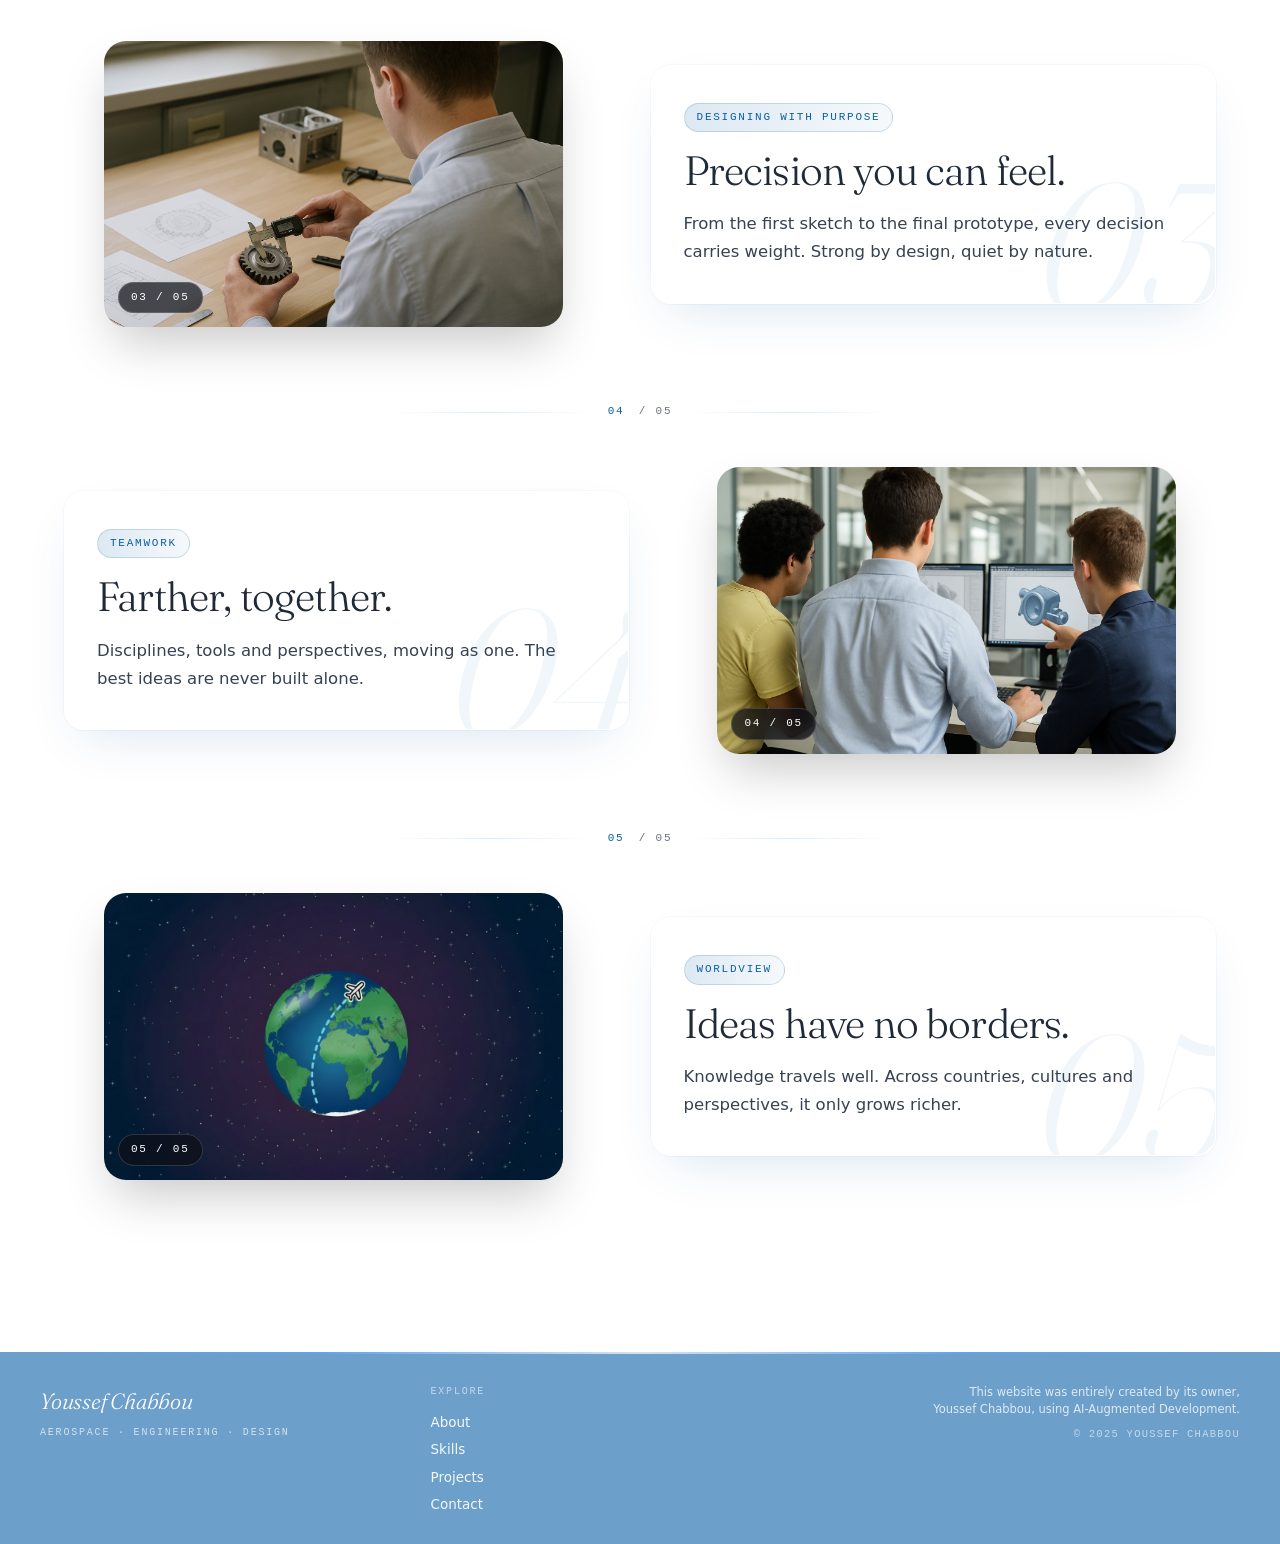
==== commit 180ae377: "Home: remove principles slide, poetic rewrite of all slide texts (4 languages), renumber 05 Co-Autho" ====
--- a/index.html
+++ b/index.html
@@ -51,12 +51,12 @@
   </div>
 
   <span class="hero-tag mono"><span data-i18n="sections.perspective.eyebrow">Perspective</span></span>
-  <span class="hero-counter mono">01 / 06</span>
+  <span class="hero-counter mono">01 / 05</span>
 
   <div class="hero-content">
     <p class="hero-eyebrow mono" data-i18n="ui.intro">Aerospace engineering · Portfolio</p>
-    <h1 class="hero-title display" data-i18n="sections.perspective.title">Shaping the future of aerospace with bold ideas</h1>
-    <p class="hero-sub" data-i18n="sections.perspective.text">Exploring horizons where engineering meets imagination. Ambitious goals, measured execution.</p>
+    <h1 class="hero-title display" data-i18n="sections.perspective.title">Built for the sky. Driven by wonder.</h1>
+    <p class="hero-sub" data-i18n="sections.perspective.text">Where engineering meets imagination, ambitious ideas learn to fly.</p>
     <div class="hero-meta">
       <div class="hero-meta-item">
         <span class="hero-meta-label mono" data-i18n="ui.field">Field</span>
@@ -81,68 +81,55 @@
 <main class="page" id="main">
   <div class="sections">
 
-    <div class="section-mark"><span class="mono"><span class="section-num">02</span> / 06</span></div>
+    <div class="section-mark"><span class="mono"><span class="section-num">02</span> / 05</span></div>
     <section class="alt-section reverse reveal">
       <figure class="alt-media">
-        <span class="alt-media-tag mono">02 / 06</span>
+        <span class="alt-media-tag mono">02 / 05</span>
         <img src="assets/images/home-learning.jpg" alt="Wing geometry" width="1536" height="1024" loading="lazy" decoding="async">
       </figure>
       <div class="alt-card" data-num="02">
         <p class="alt-eyebrow mono" data-i18n="sections.learning.eyebrow">Lifelong learning</p>
-        <h2 class="alt-title display" data-i18n="sections.learning.title">Where curiosity fuels growth</h2>
-        <p class="alt-text" data-i18n="sections.learning.text">Endless discovery, purposeful practice, and a constant pursuit of knowledge and mastery.</p>
+        <h2 class="alt-title display" data-i18n="sections.learning.title">Every question is a runway.</h2>
+        <p class="alt-text" data-i18n="sections.learning.text">Curiosity, creativity and patient practice turn the unknown into the possible.</p>
       </div>
     </section>
 
-    <div class="section-mark"><span class="mono"><span class="section-num">03</span> / 06</span></div>
-    <section class="alt-section reveal">
-      <div class="alt-card" data-num="03">
-        <p class="alt-eyebrow mono" data-i18n="sections.principles.eyebrow">Principles</p>
-        <h2 class="alt-title display" data-i18n="sections.principles.title">Creativity · Growth · Precision</h2>
-        <p class="alt-text" data-i18n="sections.principles.text">Learning is meaningful when it expands horizons, sharpens skills, and connects theory with real-world challenges.</p>
-      </div>
-      <figure class="alt-media">
-        <span class="alt-media-tag mono">03 / 06</span>
-        <img src="assets/images/home-principles.jpg" alt="Cloud layers" width="1536" height="1024" loading="lazy" decoding="async">
-      </figure>
-    </section>
-
-    <div class="section-mark"><span class="mono"><span class="section-num">04</span> / 06</span></div>
+    <div class="section-mark"><span class="mono"><span class="section-num">03</span> / 05</span></div>
     <section class="alt-section reverse reveal">
       <figure class="alt-media">
-        <span class="alt-media-tag mono">04 / 06</span>
+        <span class="alt-media-tag mono">03 / 05</span>
         <img src="assets/images/home-design.jpg" alt="Metal texture and rivets" width="1536" height="1024" loading="lazy" decoding="async">
       </figure>
-      <div class="alt-card" data-num="04">
+      <div class="alt-card" data-num="03">
         <p class="alt-eyebrow mono" data-i18n="sections.design.eyebrow">Designing with Purpose</p>
-        <h2 class="alt-title display" data-i18n="sections.design.title">Precision in every detail</h2>
-        <p class="alt-text" data-i18n="sections.design.text">From sketches to prototypes, every decision carries weight. Robust design, quiet confidence.</p>
+        <h2 class="alt-title display" data-i18n="sections.design.title">Precision you can feel.</h2>
+        <p class="alt-text" data-i18n="sections.design.text">From the first sketch to the final prototype, every decision carries weight. Strong by design, quiet by nature.</p>
       </div>
     </section>
 
-    <div class="section-mark"><span class="mono"><span class="section-num">05</span> / 06</span></div>
+    <div class="section-mark"><span class="mono"><span class="section-num">04</span> / 05</span></div>
     <section class="alt-section reveal">
-      <div class="alt-card" data-num="05">
+      <div class="alt-card" data-num="04">
         <p class="alt-eyebrow mono" data-i18n="sections.teamwork.eyebrow">Teamwork</p>
-        <h2 class="alt-title display" data-i18n="sections.teamwork.title">Collaboration is the strongest engine</h2>
-        <p class="alt-text" data-i18n="sections.teamwork.text">We move faster together, bridging disciplines, tools, and perspectives.</p>
+        <h2 class="alt-title display" data-i18n="sections.teamwork.title">Farther, together.</h2>
+        <p class="alt-text" data-i18n="sections.teamwork.text">Disciplines, tools and perspectives, moving as one. The best ideas are never built alone.</p>
       </div>
       <figure class="alt-media">
-        <span class="alt-media-tag mono">05 / 06</span>
+        <span class="alt-media-tag mono">04 / 05</span>
         <img src="assets/images/home-teamwork.jpg" alt="Team silhouettes" width="1536" height="1024" loading="lazy" decoding="async">
       </figure>
     </section>
 
-    <div class="section-mark"><span class="mono"><span class="section-num">06</span> / 06</span></div>
+    <div class="section-mark"><span class="mono"><span class="section-num">05</span> / 05</span></div>
     <section class="alt-section reverse reveal">
       <figure class="alt-media">
-        <span class="alt-media-tag mono">06 / 06</span>
+        <span class="alt-media-tag mono">05 / 05</span>
         <img src="assets/images/home-worldview.jpg" alt="Night sky" width="1184" height="864" loading="lazy" decoding="async">
       </figure>
-      <div class="alt-card" data-num="06">
+      <div class="alt-card" data-num="05">
         <p class="alt-eyebrow mono" data-i18n="sections.worldview.eyebrow">Worldview</p>
-        <h2 class="alt-title display" data-i18n="sections.worldview.title">Engineering beyond borders</h2>
-        <p class="alt-text" data-i18n="sections.worldview.text">Innovation thrives when knowledge adapts across countries, cultures, and perspectives, proving that ideas have no frontiers.</p>
+        <h2 class="alt-title display" data-i18n="sections.worldview.title">Ideas have no borders.</h2>
+        <p class="alt-text" data-i18n="sections.worldview.text">Knowledge travels well. Across countries, cultures and perspectives, it only grows richer.</p>
       </div>
     </section>
 
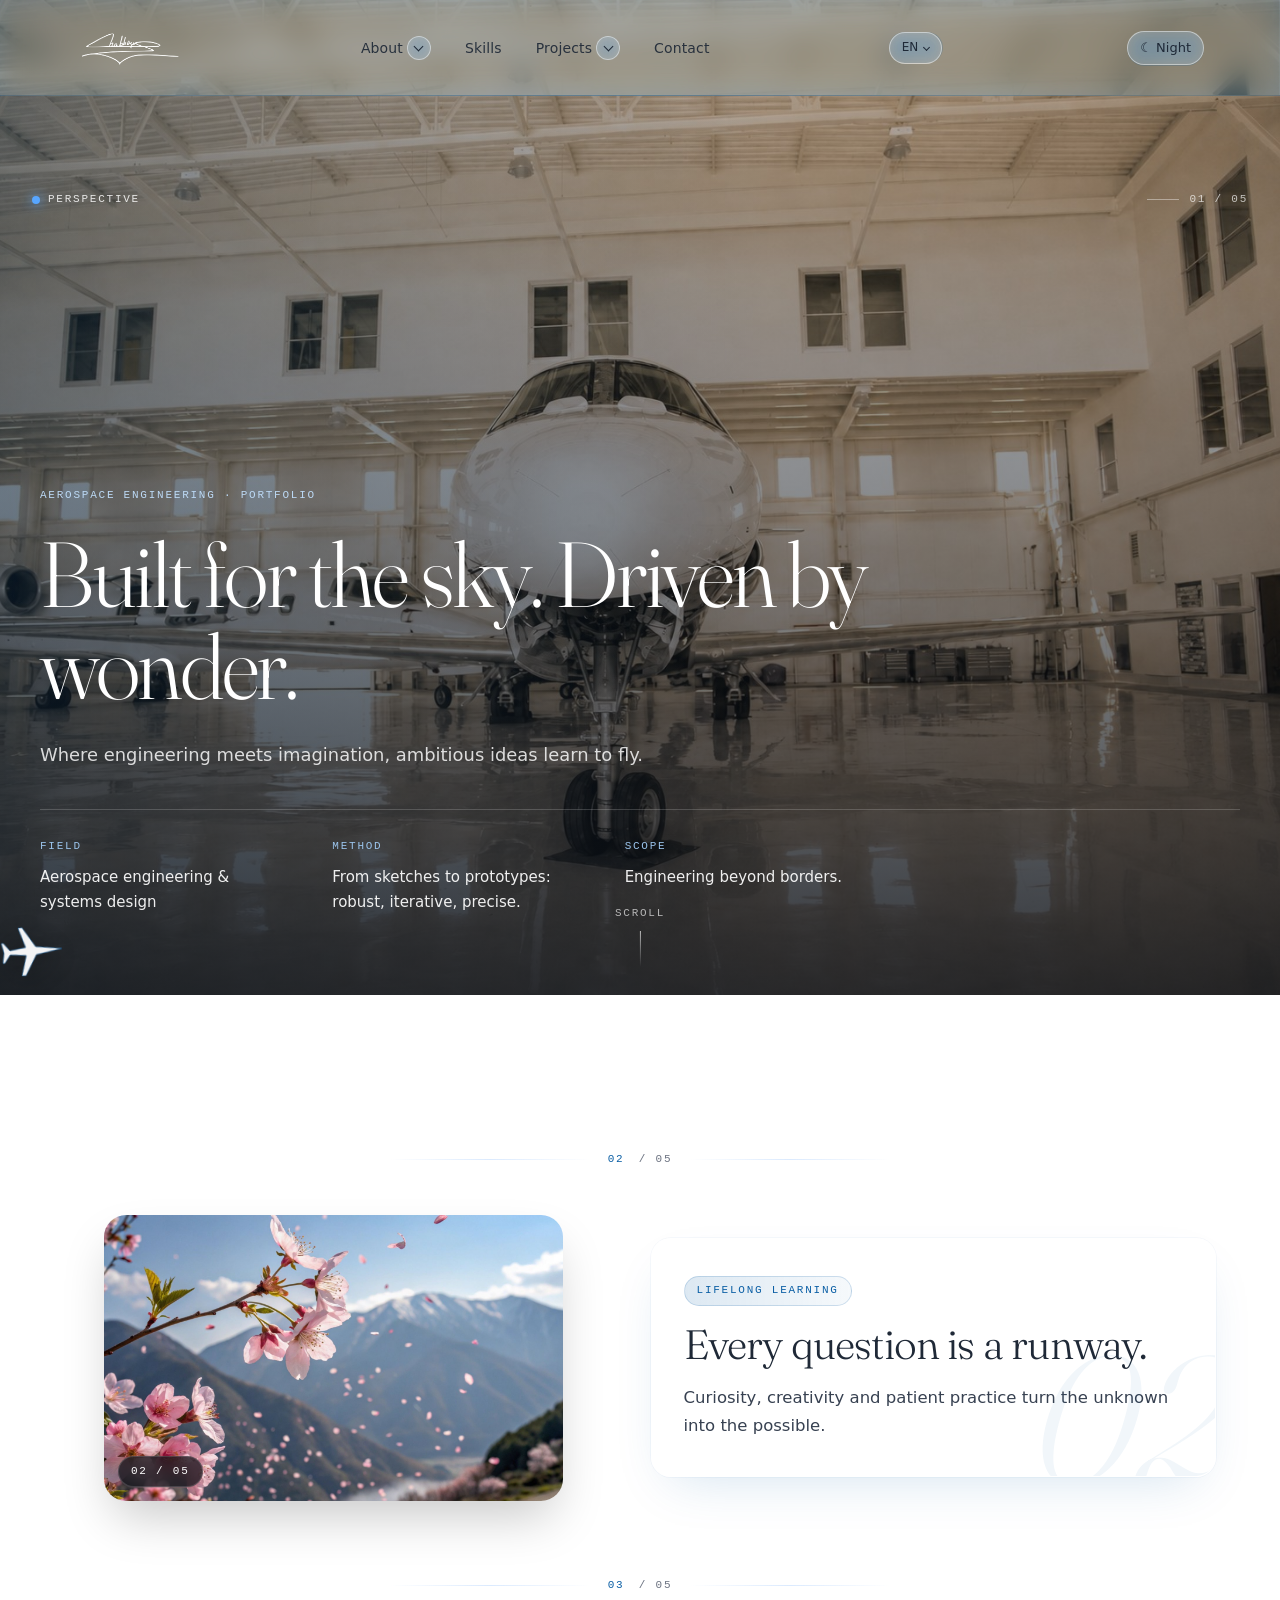
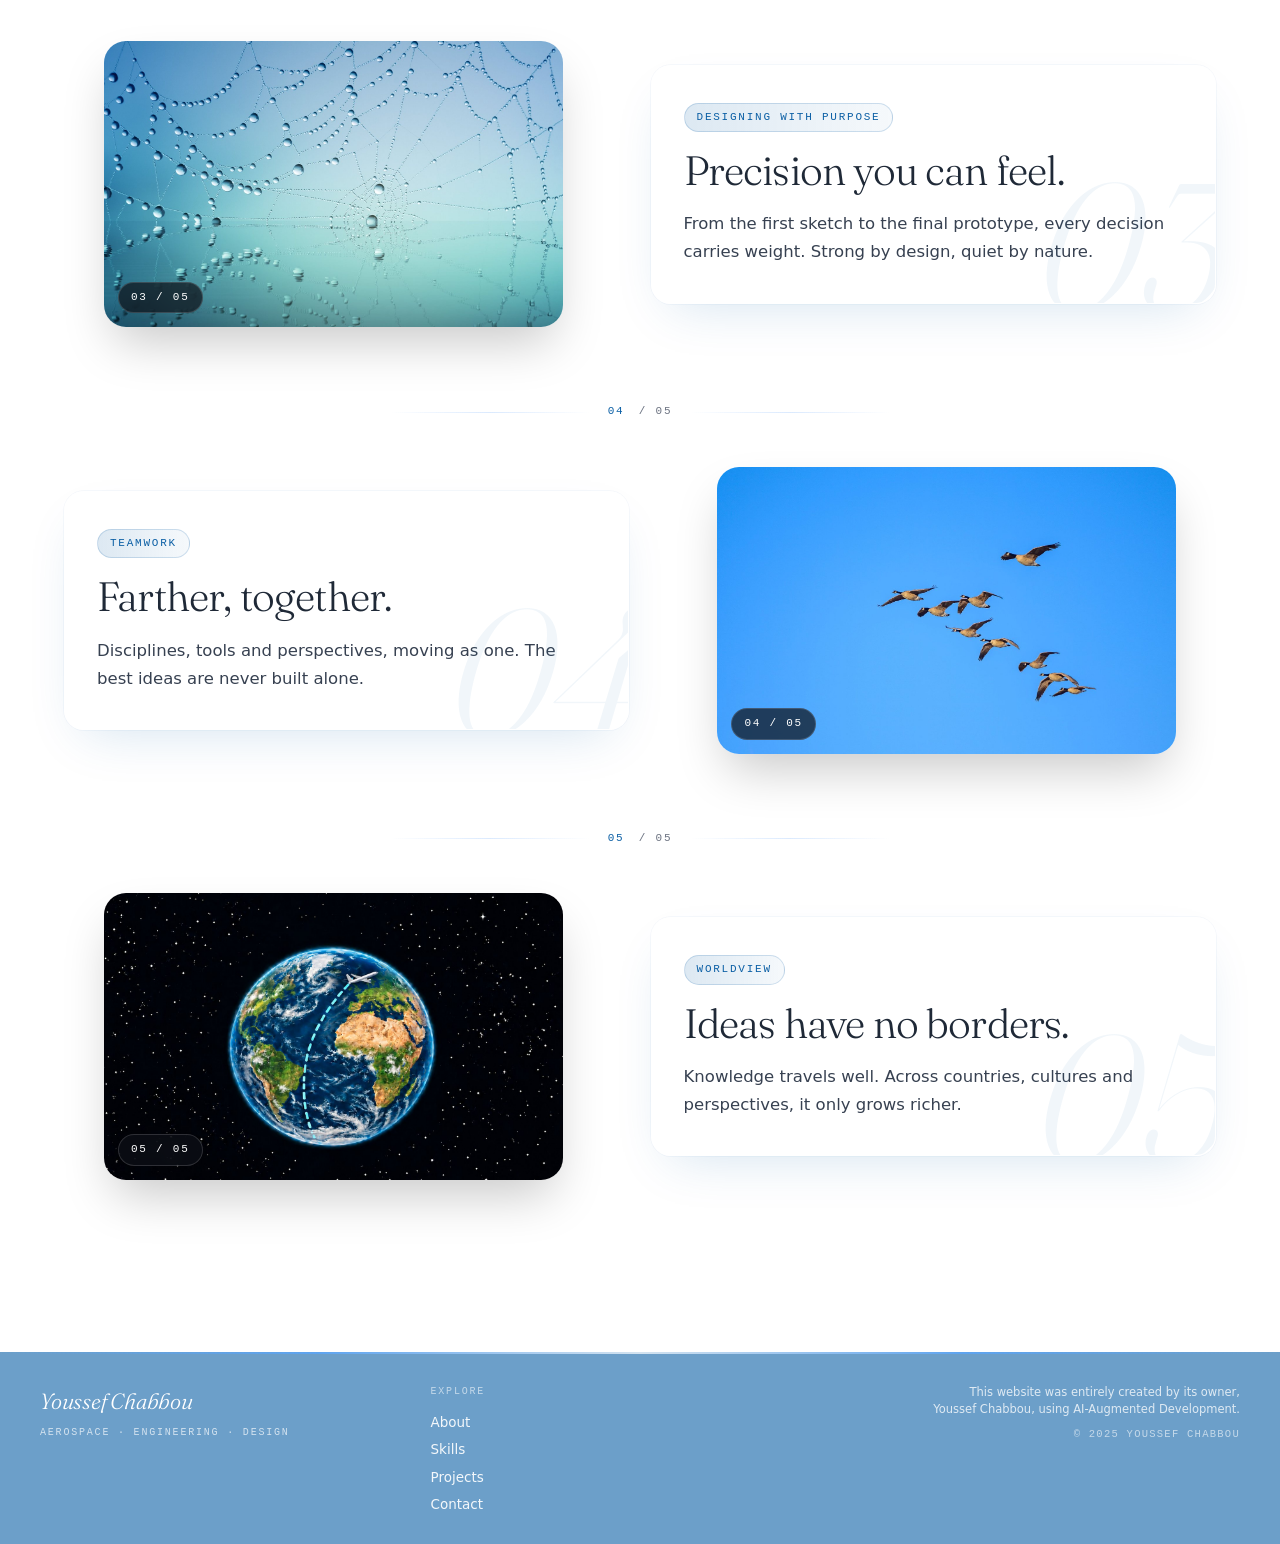
==== commit b1ff4f68: "Home: new poetic photos (petals, dew web, geese, Earth), renamed to bypass cache Co-Authored-By: Cla" ====
--- a/index.html
+++ b/index.html
@@ -85,7 +85,7 @@
     <section class="alt-section reverse reveal">
       <figure class="alt-media">
         <span class="alt-media-tag mono">02 / 05</span>
-        <img src="assets/images/home-learning.jpg" alt="Wing geometry" width="1536" height="1024" loading="lazy" decoding="async">
+        <img src="assets/images/home-curiosity.jpg" alt="Cherry blossom petals drifting in the wind before mountains" width="1600" height="1066" loading="lazy" decoding="async">
       </figure>
       <div class="alt-card" data-num="02">
         <p class="alt-eyebrow mono" data-i18n="sections.learning.eyebrow">Lifelong learning</p>
@@ -98,7 +98,7 @@
     <section class="alt-section reverse reveal">
       <figure class="alt-media">
         <span class="alt-media-tag mono">03 / 05</span>
-        <img src="assets/images/home-design.jpg" alt="Metal texture and rivets" width="1536" height="1024" loading="lazy" decoding="async">
+        <img src="assets/images/home-precision.jpg" alt="Dew drops on a spider web above still water" width="1600" height="1066" loading="lazy" decoding="async">
       </figure>
       <div class="alt-card" data-num="03">
         <p class="alt-eyebrow mono" data-i18n="sections.design.eyebrow">Designing with Purpose</p>
@@ -116,7 +116,7 @@
       </div>
       <figure class="alt-media">
         <span class="alt-media-tag mono">04 / 05</span>
-        <img src="assets/images/home-teamwork.jpg" alt="Team silhouettes" width="1536" height="1024" loading="lazy" decoding="async">
+        <img src="assets/images/home-together.jpg" alt="Geese flying together in a clear blue sky" width="1600" height="1065" loading="lazy" decoding="async">
       </figure>
     </section>
 
@@ -124,7 +124,7 @@
     <section class="alt-section reverse reveal">
       <figure class="alt-media">
         <span class="alt-media-tag mono">05 / 05</span>
-        <img src="assets/images/home-worldview.jpg" alt="Night sky" width="1184" height="864" loading="lazy" decoding="async">
+        <img src="assets/images/home-worldview-earth.jpg" alt="Earth seen from space with a flight path" width="1466" height="1073" loading="lazy" decoding="async">
       </figure>
       <div class="alt-card" data-num="05">
         <p class="alt-eyebrow mono" data-i18n="sections.worldview.eyebrow">Worldview</p>
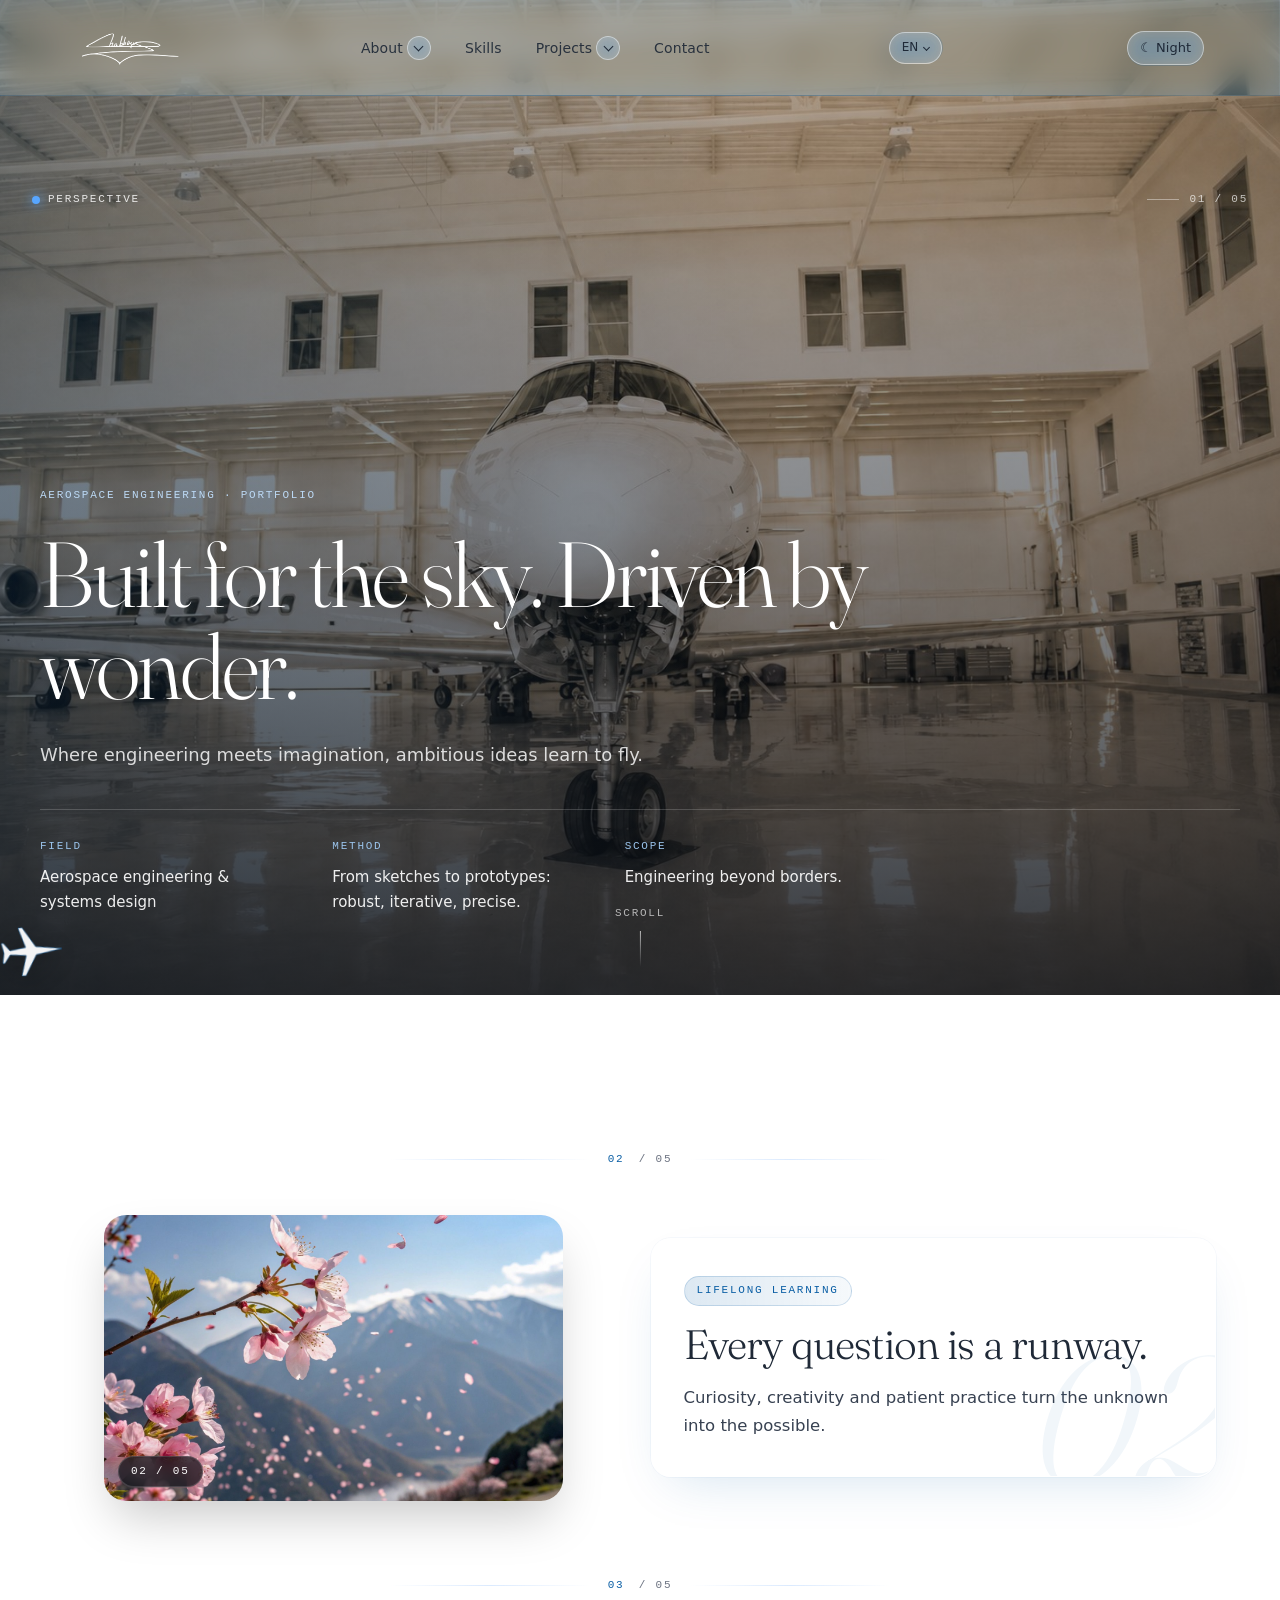
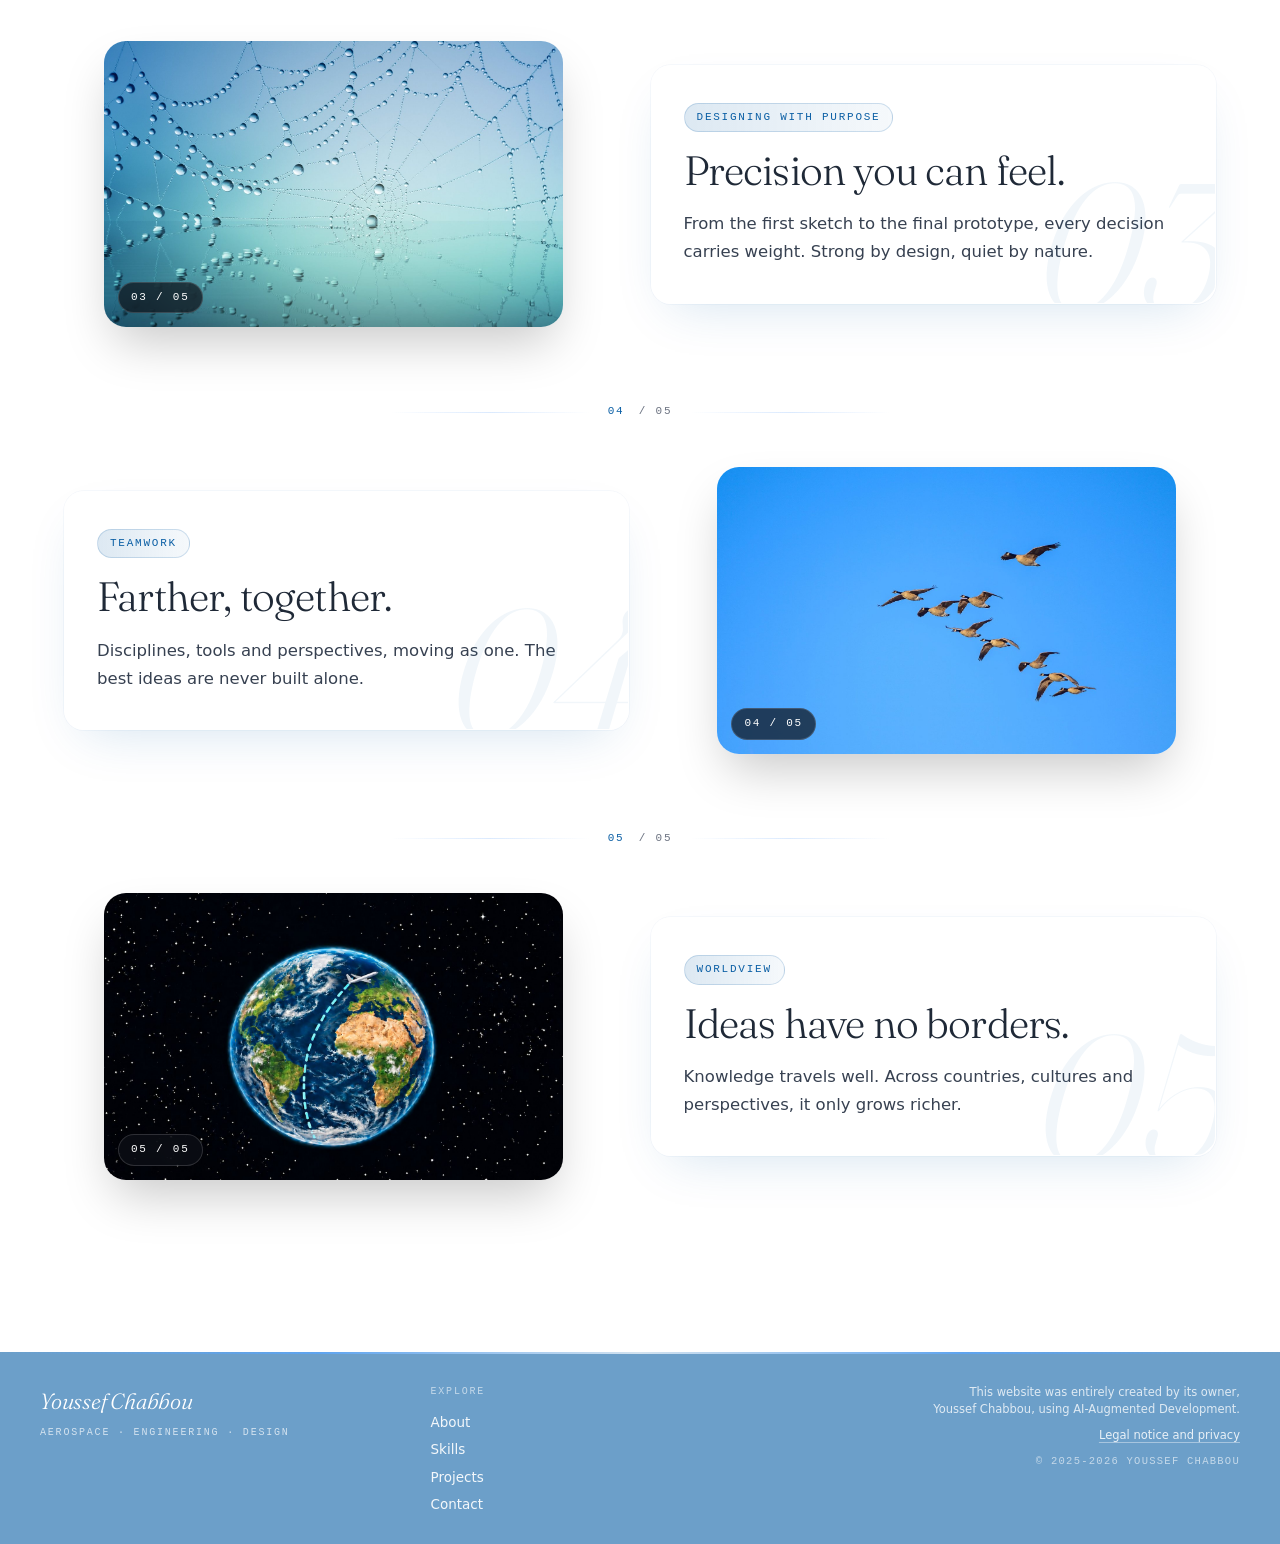
==== commit daaee47a: "Legal notice and privacy page, self-hosted Fraunces font, footer legal link, remove Formspree Co-Aut" ====
--- a/index.html
+++ b/index.html
@@ -20,18 +20,15 @@
 <link rel="apple-touch-icon" href="assets/images/apple-touch-icon.png">
 <link rel="preload" as="image" href="assets/images/background.jpg">
 
-<link rel="preconnect" href="https://fonts.googleapis.com">
-<link rel="preconnect" href="https://fonts.gstatic.com" crossorigin>
-<link href="https://fonts.googleapis.com/css2?family=Fraunces:ital,opsz,wght@0,9..144,300;0,9..144,500;1,9..144,300;1,9..144,500&display=swap" rel="stylesheet">
 
 <script src="js/boot.js?v=6bd4260b"></script>
-<link rel="stylesheet" href="css/site.css?v=40c152d1">
+<link rel="stylesheet" href="css/site.css?v=7d007ab3">
 <link rel="stylesheet" href="css/home.css?v=f1024ceb">
 <script src="js/site.js?v=816ae124" defer></script>
 <script src="js/home.js?v=f2cde796" defer></script>
 </head>
 <body data-page="home">
-<script src="js/layout.js?v=465868fa" data-slot="header"></script>
+<script src="js/layout.js?v=46dbb293" data-slot="header"></script>
 
 <section class="hero-cinema landing" id="home">
   <div class="hero-video-bg">
@@ -136,6 +133,6 @@
   </div>
 </main>
 
-<script src="js/layout.js?v=465868fa" data-slot="footer"></script>
+<script src="js/layout.js?v=46dbb293" data-slot="footer"></script>
 </body>
 </html>
--- a/css/site.css
+++ b/css/site.css
@@ -1,3 +1,9 @@
+/* Fraunces, hosted locally (no request to Google) */
+@font-face{font-family:'Fraunces';font-style:normal;font-weight:100 900;font-display:swap;src:url('../assets/fonts/fraunces-latin-ext-opsz-normal.woff2') format('woff2');unicode-range:U+0100-02BA,U+02BD-02C5,U+02C7-02CC,U+02CE-02D7,U+02DD-02FF,U+0304,U+0308,U+0329,U+1D00-1DBF,U+1E00-1E9F,U+1EF2-1EFF,U+2020,U+20A0-20AB,U+20AD-20C0,U+2113,U+2C60-2C7F,U+A720-A7FF}
+@font-face{font-family:'Fraunces';font-style:italic;font-weight:100 900;font-display:swap;src:url('../assets/fonts/fraunces-latin-ext-opsz-italic.woff2') format('woff2');unicode-range:U+0100-02BA,U+02BD-02C5,U+02C7-02CC,U+02CE-02D7,U+02DD-02FF,U+0304,U+0308,U+0329,U+1D00-1DBF,U+1E00-1E9F,U+1EF2-1EFF,U+2020,U+20A0-20AB,U+20AD-20C0,U+2113,U+2C60-2C7F,U+A720-A7FF}
+@font-face{font-family:'Fraunces';font-style:normal;font-weight:100 900;font-display:swap;src:url('../assets/fonts/fraunces-latin-opsz-normal.woff2') format('woff2');unicode-range:U+0000-00FF,U+0131,U+0152-0153,U+02BB-02BC,U+02C6,U+02DA,U+02DC,U+0304,U+0308,U+0329,U+2000-206F,U+20AC,U+2122,U+2191,U+2193,U+2212,U+2215,U+FEFF,U+FFFD}
+@font-face{font-family:'Fraunces';font-style:italic;font-weight:100 900;font-display:swap;src:url('../assets/fonts/fraunces-latin-opsz-italic.woff2') format('woff2');unicode-range:U+0000-00FF,U+0131,U+0152-0153,U+02BB-02BC,U+02C6,U+02DA,U+02DC,U+0304,U+0308,U+0329,U+2000-206F,U+20AC,U+2122,U+2191,U+2193,U+2212,U+2215,U+FEFF,U+FFFD}
+
 /* ==========================================================================
    SITE.CSS - shared by every page
    Tokens · base · header & navigation · mobile drawer · glass components · footer
@@ -316,6 +322,8 @@
 .footer-meta{display:flex;flex-direction:column;gap:8px;text-align:right}
 html[dir="rtl"] .footer-meta{text-align:left}
 .footer-meta-line{font-size:11.5px;color:rgba(255,255,255,.78);line-height:1.5}
+.footer-legal{color:rgba(255,255,255,.85);font-size:11.5px;text-decoration:underline;text-underline-offset:3px;text-decoration-color:rgba(255,255,255,.4);transition:color .2s}
+.footer-legal:hover{color:#9bc4ec}
 .footer-copy{font-family:var(--font-mono);font-size:10.5px;letter-spacing:.12em;color:rgba(255,255,255,.6);text-transform:uppercase}
 
 /* ---------- Responsive --------------------------------------------------- */
